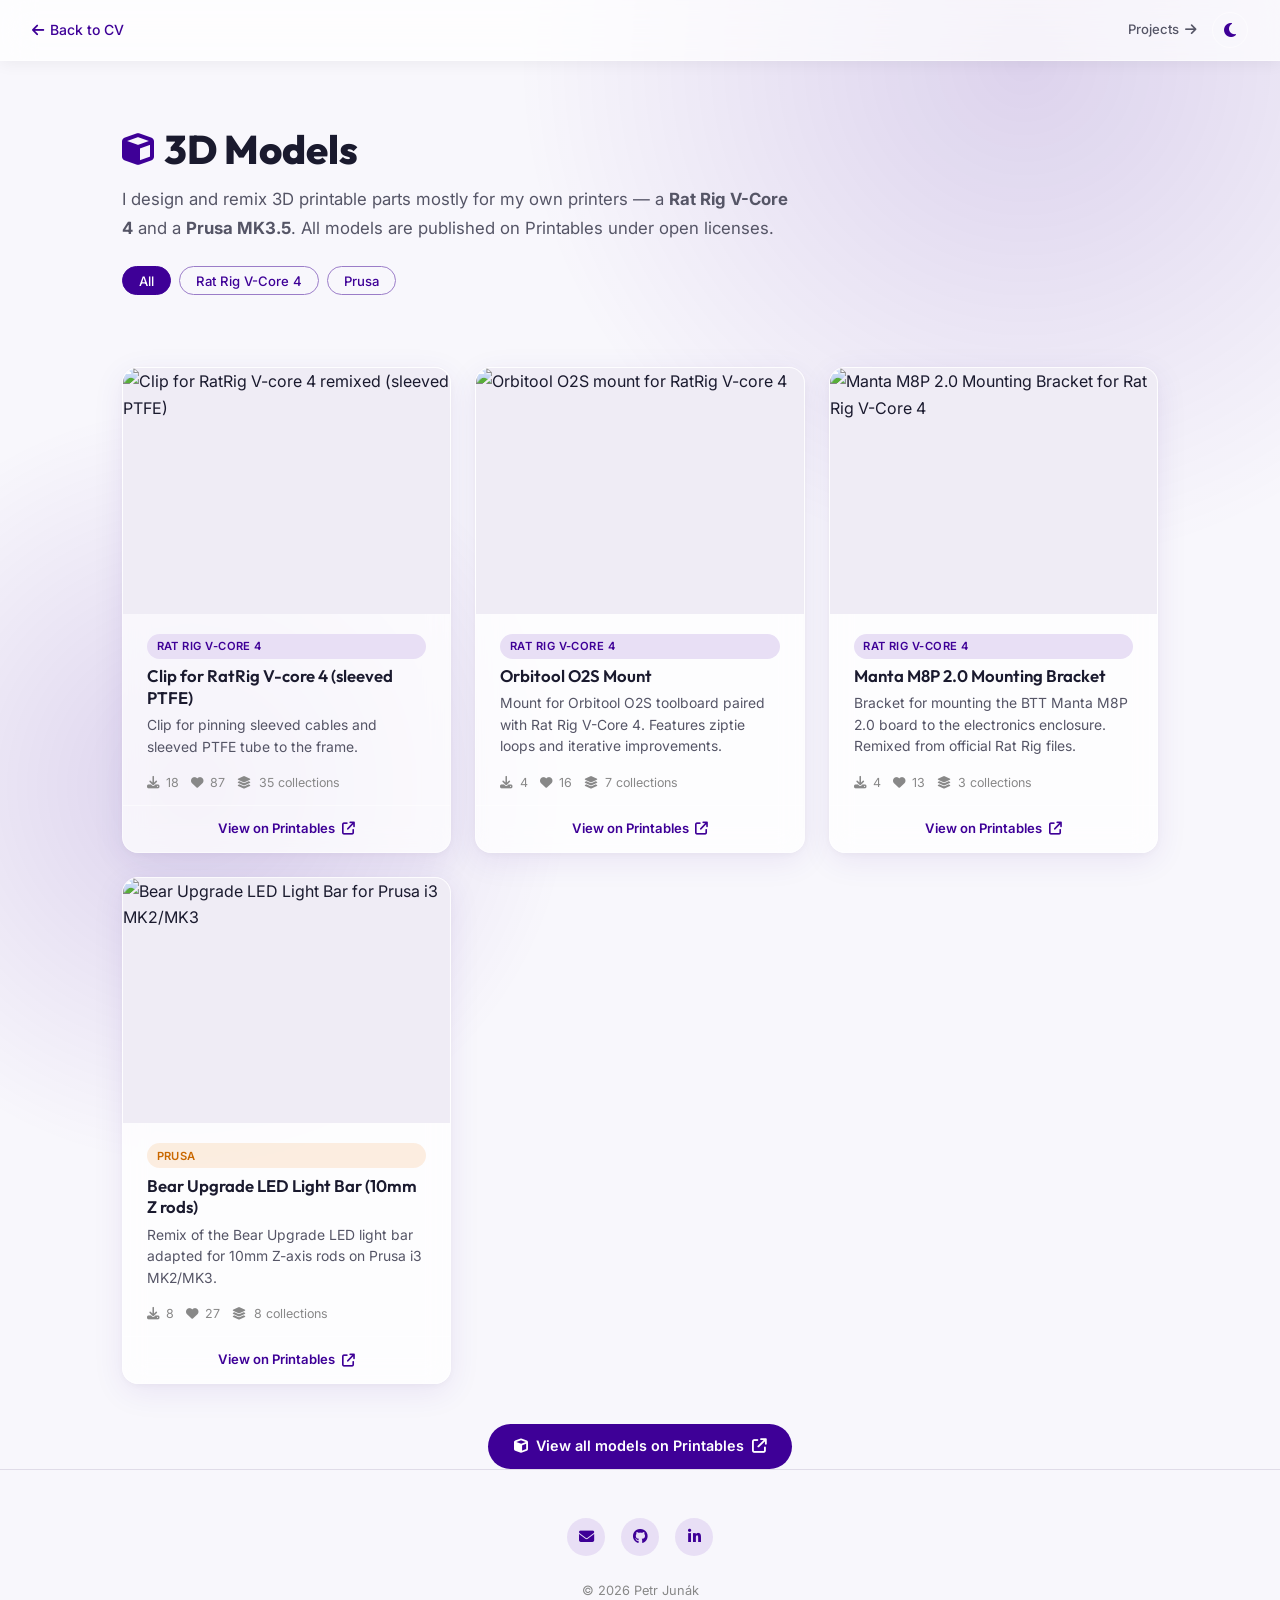
==== models/index.html @ 66f82555 "Subpages for models and coding projects Larger update addint 2 subpages for 3D models on printables " ====
<!DOCTYPE html>
<html lang="en" data-theme="light">
<head>
  <meta charset="UTF-8">
  <meta name="viewport" content="width=device-width, initial-scale=1.0">
  <title>3D Models — Petr Junák</title>
  <meta name="description" content="3D printable models designed by Petr Junák — Rat Rig V-Core 4 mods, Prusa upgrades, and more.">
  <meta property="og:title" content="3D Models — Petr Junák">
  <meta property="og:description" content="Browse 3D printable models designed by Petr Junák for Rat Rig V-Core 4, Prusa, and more.">
  <meta property="og:type" content="website">
  <meta property="og:url" content="https://petr.junak.eu/models/">
  <meta name="theme-color" content="#F8F7FC" media="(prefers-color-scheme: light)">
  <meta name="theme-color" content="#0E0E18" media="(prefers-color-scheme: dark)">

  <link rel="preconnect" href="https://fonts.googleapis.com">
  <link rel="preconnect" href="https://fonts.gstatic.com" crossorigin>
  <link rel="stylesheet" href="https://fonts.googleapis.com/css2?family=Inter:wght@300;400;500;600&family=Outfit:wght@400;500;600;700;800&display=swap">
  <link rel="stylesheet" href="../css/style.css">
  <link rel="stylesheet" href="../css/subpage.css">
  <link rel="stylesheet" href="https://cdnjs.cloudflare.com/ajax/libs/font-awesome/6.5.1/css/all.min.css" integrity="sha512-DTOQO9RWCH3ppGqcWaEA1BIZOC6xxalwEsw9c2QQeAIftl+Vegovlnee1c9QX4TctnWMn13TZye+giMm8e2LwA==" crossorigin="anonymous" referrerpolicy="no-referrer">
  <link rel="icon" href="../assets/favicon.svg" type="image/svg+xml">
</head>
<body>

  <!-- ======== TOP NAV ======== -->
  <nav class="subpage-nav" aria-label="Page navigation">
    <a href="../" class="subpage-back"><i class="fa-solid fa-arrow-left"></i> Back to CV</a>
    <div class="subpage-nav-right">
      <a href="../projects/" class="subpage-sibling-link">Projects <i class="fa-solid fa-arrow-right"></i></a>
      <button class="theme-toggle" id="themeToggle" aria-label="Toggle dark mode">
        <i class="fa-solid fa-moon"></i>
        <i class="fa-solid fa-sun"></i>
      </button>
    </div>
  </nav>

  <!-- ======== HEADER ======== -->
  <header class="subpage-hero section">
    <div class="container">
      <h1 class="subpage-title reveal">
        <i class="fa-solid fa-cube"></i>
        3D Models
      </h1>
      <p class="subpage-subtitle reveal">
        I design and remix 3D printable parts mostly for my own printers — a <strong>Rat Rig V-Core 4</strong> and a <strong>Prusa MK3.5</strong>.
        All models are published on Printables under open licenses.
      </p>

      <!-- Filter chips -->
      <div class="filter-bar reveal">
        <button class="filter-chip active" data-filter="all">All</button>
        <button class="filter-chip" data-filter="ratrig">Rat Rig V-Core 4</button>
        <button class="filter-chip" data-filter="prusa">Prusa</button>
      </div>
    </div>
  </header>

  <!-- ======== MODELS GRID ======== -->
  <section class="section section--compact">
    <div class="container">
      <div class="card-grid reveal-children" id="modelsGrid">

        <a href="https://www.printables.com/model/1084955-clip-for-ratrig-v-core-4-remixed-sleeved-ptfe" target="_blank" rel="noopener"
           class="showcase-card" data-category="ratrig" tabindex="0">
          <div class="showcase-card-img">
            <img src="https://media.printables.com/media/prints/1084955/images/8230416_fc3fc8ff-311f-49a4-b2a9-76edce64af6d_aa6bca77-50b5-45e4-a706-3f6c67ed17a2/thumbs/inside/640x480/png/2.webp"
                 alt="Clip for RatRig V-core 4 remixed (sleeved PTFE)" loading="lazy">
          </div>
          <div class="showcase-card-body">
            <span class="showcase-tag showcase-tag--ratrig">Rat Rig V-Core 4</span>
            <h3 class="showcase-card-title">Clip for RatRig V-core 4 (sleeved PTFE)</h3>
            <p class="showcase-card-desc">Clip for pinning sleeved cables and sleeved PTFE tube to the frame.</p>
            <div class="showcase-card-stats">
              <span><i class="fa-solid fa-download"></i> 18</span>
              <span><i class="fa-solid fa-heart"></i> 87</span>
              <span><i class="fa-solid fa-layer-group"></i> 35 collections</span>
            </div>
          </div>
          <span class="showcase-card-cta">View on Printables <i class="fa-solid fa-arrow-up-right-from-square"></i></span>
        </a>

        <a href="https://www.printables.com/model/1420726-orbitool-o2s-mount-for-ratrig-v-core-4" target="_blank" rel="noopener"
           class="showcase-card" data-category="ratrig" tabindex="0">
          <div class="showcase-card-img">
            <img src="https://media.printables.com/media/prints/cfaeb3a2-2dcf-4a47-8d62-86895e490e71/images/10777640_05ce3206-0576-4859-8f00-6825fc5063b2_de3305c4-a84b-4db5-97e2-dfdec202502c/thumbs/inside/640x480/png/screenshot-2025-09-29-165046.webp"
                 alt="Orbitool O2S mount for RatRig V-core 4" loading="lazy">
          </div>
          <div class="showcase-card-body">
            <span class="showcase-tag showcase-tag--ratrig">Rat Rig V-Core 4</span>
            <h3 class="showcase-card-title">Orbitool O2S Mount</h3>
            <p class="showcase-card-desc">Mount for Orbitool O2S toolboard paired with Rat Rig V-Core 4. Features ziptie loops and iterative improvements.</p>
            <div class="showcase-card-stats">
              <span><i class="fa-solid fa-download"></i> 4</span>
              <span><i class="fa-solid fa-heart"></i> 16</span>
              <span><i class="fa-solid fa-layer-group"></i> 7 collections</span>
            </div>
          </div>
          <span class="showcase-card-cta">View on Printables <i class="fa-solid fa-arrow-up-right-from-square"></i></span>
        </a>

        <a href="https://www.printables.com/model/1223982-manta-m8p-20-mounting-bracket-for-rat-rig-v-core-4" target="_blank" rel="noopener"
           class="showcase-card" data-category="ratrig" tabindex="0">
          <div class="showcase-card-img">
            <img src="https://media.printables.com/media/prints/1223982/images/9176811_9e8dfdbd-dfd0-4815-8b57-00d272dbf257_2eb2d348-6cef-4ab3-8e23-7e6637440f23/thumbs/inside/640x480/png/screenshot-2025-03-10-044823.webp"
                 alt="Manta M8P 2.0 Mounting Bracket for Rat Rig V-Core 4" loading="lazy">
          </div>
          <div class="showcase-card-body">
            <span class="showcase-tag showcase-tag--ratrig">Rat Rig V-Core 4</span>
            <h3 class="showcase-card-title">Manta M8P 2.0 Mounting Bracket</h3>
            <p class="showcase-card-desc">Bracket for mounting the BTT Manta M8P 2.0 board to the electronics enclosure. Remixed from official Rat Rig files.</p>
            <div class="showcase-card-stats">
              <span><i class="fa-solid fa-download"></i> 4</span>
              <span><i class="fa-solid fa-heart"></i> 13</span>
              <span><i class="fa-solid fa-layer-group"></i> 3 collections</span>
            </div>
          </div>
          <span class="showcase-card-cta">View on Printables <i class="fa-solid fa-arrow-up-right-from-square"></i></span>
        </a>

        <a href="https://www.printables.com/model/552422-bear-upgrade-led-light-bar-10mm-z-axis-rods-prusa-" target="_blank" rel="noopener"
           class="showcase-card" data-category="prusa" tabindex="0">
          <div class="showcase-card-img">
            <img src="https://media.printables.com/media/prints/552422/images/4435428_e8af6fb9-8c2d-4a68-948f-6de602dd65c8/thumbs/inside/640x480/jpg/pxl_20230813_215412532.webp"
                 alt="Bear Upgrade LED Light Bar for Prusa i3 MK2/MK3" loading="lazy">
          </div>
          <div class="showcase-card-body">
            <span class="showcase-tag showcase-tag--prusa">Prusa</span>
            <h3 class="showcase-card-title">Bear Upgrade LED Light Bar (10mm Z rods)</h3>
            <p class="showcase-card-desc">Remix of the Bear Upgrade LED light bar adapted for 10mm Z-axis rods on Prusa i3 MK2/MK3.</p>
            <div class="showcase-card-stats">
              <span><i class="fa-solid fa-download"></i> 8</span>
              <span><i class="fa-solid fa-heart"></i> 27</span>
              <span><i class="fa-solid fa-layer-group"></i> 8 collections</span>
            </div>
          </div>
          <span class="showcase-card-cta">View on Printables <i class="fa-solid fa-arrow-up-right-from-square"></i></span>
        </a>

      </div>

      <!-- Printables profile link -->
      <div class="showcase-profile-link reveal">
        <a href="https://www.printables.com/@junakya_320548" target="_blank" rel="noopener" class="profile-cta">
          <i class="fa-solid fa-cube"></i>
          View all models on Printables
          <i class="fa-solid fa-arrow-up-right-from-square"></i>
        </a>
      </div>
    </div>
  </section>

  <!-- ======== FOOTER ======== -->
  <footer class="footer">
    <div class="container">
      <div class="footer-links">
        <a href="mailto:junakpetr@gmail.com" class="footer-link" aria-label="Email"><i class="fa-solid fa-envelope"></i></a>
        <a href="https://github.com/pjunak" class="footer-link" aria-label="GitHub" target="_blank" rel="noopener"><i class="fa-brands fa-github"></i></a>
        <a href="https://linkedin.com/in/petr-junak" class="footer-link" aria-label="LinkedIn" target="_blank" rel="noopener"><i class="fa-brands fa-linkedin-in"></i></a>
      </div>
      <p class="footer-copy">&copy; 2026 Petr Junák</p>
    </div>
  </footer>

  <script src="../js/main.js"></script>
  <script src="../js/subpage.js"></script>
</body>
</html>
---- css/style.css ----
/* ========================================
   CV Webpage — petr.junak.eu
   Design System & Styles
   ======================================== */

/* Google Fonts loaded via <link> in HTML head for performance */

/* --- CSS Custom Properties (Design Tokens) --- */
:root {
  /* Colors */
  --purple:       #3E0097;
  --purple-light: #6B3FA0;
  --purple-soft:  #9B7DC8;
  --purple-pale:  #E8DFF5;
  --purple-glow:  rgba(62, 0, 151, 0.15);
  --slate:        #2E2E2E;
  --body-gray:    #666666;
  --body-light:   #888888;
  --bg:           #F8F7FC;
  --bg-alt:       #EFECF5;
  --card-bg:      rgba(255, 255, 255, 0.72);
  --card-border:  rgba(255, 255, 255, 0.5);
  --card-shadow:  0 8px 32px rgba(62, 0, 151, 0.08), 0 2px 8px rgba(0,0,0,0.04);
  --text-primary: #1A1A2E;
  --text-secondary: #555566;
  --divider:      #E0DCE8;
  --white:        #ffffff;

  /* Typography */
  --font-heading:  'Outfit', sans-serif;
  --font-body:     'Inter', sans-serif;

  /* Spacing */
  --section-gap:   6rem;
  --card-radius:   16px;
  --pill-radius:   100px;
  --container-max: 1100px;
  --container-pad: 2rem;

  /* Transitions */
  --ease-out: cubic-bezier(0.16, 1, 0.3, 1);
  --transition-fast: 0.2s var(--ease-out);
  --transition-med:  0.4s var(--ease-out);
  --transition-slow: 0.7s var(--ease-out);

  /* Status colors */
  --green:       #22C55E;
  --green-pale:  rgba(34, 197, 94, 0.12);
}

/* --- Dark Theme --- */
[data-theme="dark"] {
  --purple:       #9B7DC8;
  --purple-light: #B89EDA;
  --purple-soft:  #6B3FA0;
  --purple-pale:  rgba(155, 125, 200, 0.15);
  --purple-glow:  rgba(155, 125, 200, 0.12);
  --slate:        #C8C8D0;
  --body-gray:    #A0A0B0;
  --body-light:   #808090;
  --bg:           #0E0E18;
  --bg-alt:       #161625;
  --card-bg:      rgba(22, 22, 37, 0.8);
  --card-border:  rgba(155, 125, 200, 0.12);
  --card-shadow:  0 8px 32px rgba(0, 0, 0, 0.3), 0 2px 8px rgba(0,0,0,0.2);
  --text-primary: #EDEDF0;
  --text-secondary: #A0A0B0;
  --divider:      #2A2A3A;
  --white:        #1A1A2E;
}

/* --- Reset & Base --- */
*,
*::before,
*::after {
  margin: 0;
  padding: 0;
  box-sizing: border-box;
}

html {
  scroll-behavior: smooth;
  -webkit-font-smoothing: antialiased;
  -moz-osx-font-smoothing: grayscale;
}

body {
  font-family: var(--font-body);
  font-size: 16px;
  line-height: 1.65;
  color: var(--text-primary);
  background: var(--bg);
  overflow-x: hidden;
  transition: background var(--transition-med), color var(--transition-med);
}

/* --- Background Gradient Mesh --- */
body::before {
  content: '';
  position: fixed;
  top: -50%;
  right: -20%;
  width: 80vw;
  height: 80vw;
  border-radius: 50%;
  background: radial-gradient(circle, var(--purple-glow) 0%, transparent 70%);
  pointer-events: none;
  z-index: 0;
}

body::after {
  content: '';
  position: fixed;
  bottom: -30%;
  left: -15%;
  width: 60vw;
  height: 60vw;
  border-radius: 50%;
  background: radial-gradient(circle, var(--purple-glow) 0%, transparent 70%);
  pointer-events: none;
  z-index: 0;
}

/* --- Container --- */
.container {
  max-width: var(--container-max);
  margin: 0 auto;
  padding: 0 var(--container-pad);
  position: relative;
  z-index: 1;
}

/* --- Section --- */
.section {
  padding: var(--section-gap) 0;
}

.section-title {
  font-family: var(--font-heading);
  font-size: 1.75rem;
  font-weight: 700;
  color: var(--text-primary);
  margin-bottom: 2rem;
  position: relative;
  display: inline-block;
}

.section-title::after {
  content: '';
  position: absolute;
  bottom: -6px;
  left: 0;
  width: 100%;
  height: 3px;
  background: linear-gradient(90deg, var(--purple), var(--purple-soft));
  border-radius: 2px;
}

/* --- Glass Card --- */
.glass-card {
  background: var(--card-bg);
  backdrop-filter: blur(12px);
  -webkit-backdrop-filter: blur(12px);
  border: 1px solid var(--card-border);
  border-radius: var(--card-radius);
  box-shadow: var(--card-shadow);
  padding: 1.75rem;
  transition: transform var(--transition-fast), box-shadow var(--transition-fast);
}

.glass-card:hover {
  transform: translateY(-3px);
  box-shadow: 0 12px 40px rgba(62, 0, 151, 0.12), 0 4px 12px rgba(0,0,0,0.06);
}

[data-theme="dark"] .glass-card:hover {
  box-shadow: 0 12px 40px rgba(0, 0, 0, 0.4), 0 4px 12px rgba(0,0,0,0.3);
}

/* ========================================
   Theme Toggle
   ======================================== */
.theme-toggle {
  background: transparent;
  border: 1px solid var(--card-border);
  border-radius: 50%;
  width: 36px;
  height: 36px;
  display: flex;
  align-items: center;
  justify-content: center;
  cursor: pointer;
  transition: transform var(--transition-fast), background var(--transition-med);
  color: var(--purple);
  font-size: 1rem;
  flex-shrink: 0;
}

.theme-toggle:hover {
  transform: scale(1.1);
  background: var(--purple-pale);
}

.theme-toggle .fa-moon { display: block; }
.theme-toggle .fa-sun  { display: none; }

[data-theme="dark"] .theme-toggle .fa-moon { display: none; }
[data-theme="dark"] .theme-toggle .fa-sun  { display: block; }

/* ========================================
   HERO SECTION
   ======================================== */
.hero {
  padding: 5rem 0 3rem;
  min-height: auto;
}

.hero-inner {
  display: flex;
  align-items: center;
  gap: 3rem;
}

.hero-text {
  flex: 1;
}

.hero-name {
  font-family: var(--font-heading);
  font-size: 3.2rem;
  font-weight: 800;
  color: var(--text-primary);
  line-height: 1.15;
  margin-bottom: 0.5rem;
}

.hero-tagline {
  font-family: var(--font-body);
  font-size: 1.2rem;
  font-weight: 400;
  color: var(--text-secondary);
  margin-bottom: 1rem;
}

.hero-education {
  display: inline-flex;
  align-items: center;
  gap: 0.5rem;
  background: var(--purple-pale);
  color: var(--purple);
  font-size: 0.875rem;
  font-weight: 500;
  padding: 0.4rem 1rem;
  border-radius: var(--pill-radius);
  margin-bottom: 1.5rem;
}

.hero-education i {
  font-size: 0.8rem;
}

.hero-contacts {
  display: flex;
  gap: 0.75rem;
  flex-wrap: wrap;
}

.hero-contact-link {
  display: flex;
  align-items: center;
  justify-content: center;
  width: 42px;
  height: 42px;
  border-radius: 50%;
  background: var(--purple-pale);
  color: var(--purple);
  font-size: 1rem;
  text-decoration: none;
  transition: background var(--transition-fast), transform var(--transition-fast), color var(--transition-fast);
  position: relative;
}

.hero-contact-link:hover {
  background: var(--purple);
  color: var(--white);
  transform: translateY(-2px) scale(1.08);
}

/* Tooltip */
.hero-contact-link::after {
  content: attr(data-tooltip);
  position: absolute;
  bottom: calc(100% + 8px);
  left: 50%;
  transform: translateX(-50%) translateY(4px);
  background: var(--slate);
  color: #fff;
  font-size: 0.7rem;
  font-family: var(--font-body);
  padding: 0.3rem 0.6rem;
  border-radius: 6px;
  white-space: nowrap;
  opacity: 0;
  pointer-events: none;
  transition: opacity 0.2s, transform 0.2s;
}

.hero-contact-link:hover::after {
  opacity: 1;
  transform: translateX(-50%) translateY(0);
}

/* Photo */
.hero-photo-wrapper {
  flex-shrink: 0;
  width: 180px;
  height: 180px;
  border-radius: 50%;
  padding: 4px;
  background: linear-gradient(135deg, var(--purple), var(--purple-soft));
  box-shadow: 0 8px 32px var(--purple-glow);
}

.hero-photo {
  width: 100%;
  height: 100%;
  border-radius: 50%;
  object-fit: cover;
  display: block;
}

/* ========================================
   EXPERIENCE SECTION
   ======================================== */
.experience-grid {
  display: grid;
  grid-template-columns: 1fr 1fr;
  gap: 1.5rem;
}

.experience-card {
  border-left: 3px solid var(--purple);
}

.exp-role {
  font-family: var(--font-heading);
  font-size: 1.15rem;
  font-weight: 600;
  color: var(--text-primary);
  margin-bottom: 0.25rem;
}

.exp-company {
  font-weight: 600;
  color: var(--purple);
  font-size: 0.95rem;
}

.exp-meta {
  font-size: 0.82rem;
  color: var(--body-light);
  margin-bottom: 0.75rem;
}

.exp-details {
  list-style: none;
  padding: 0;
}

.exp-details li {
  position: relative;
  padding-left: 1rem;
  font-size: 0.9rem;
  color: var(--text-secondary);
  margin-bottom: 0.4rem;
  line-height: 1.55;
}

.exp-details li::before {
  content: '';
  position: absolute;
  left: 0;
  top: 0.55em;
  width: 5px;
  height: 5px;
  border-radius: 50%;
  background: var(--purple-soft);
}

/* ========================================
   STRENGTHS & SKILLS SECTION
   ======================================== */
.skills-group {
  margin-bottom: 1.25rem;
}

.skills-group-label {
  font-size: 0.72rem;
  font-weight: 600;
  text-transform: uppercase;
  letter-spacing: 0.08em;
  color: var(--body-light);
  margin-bottom: 0.5rem;
}

.skills-tags {
  display: flex;
  flex-wrap: wrap;
  gap: 0.5rem;
}

.skill-tag {
  font-family: var(--font-body);
  font-size: 0.82rem;
  font-weight: 500;
  padding: 0.35rem 0.9rem;
  border-radius: var(--pill-radius);
  transition: transform var(--transition-fast), box-shadow var(--transition-fast),
              opacity var(--transition-fast), filter var(--transition-fast);
  cursor: default;
}

.skill-tag:hover {
  transform: translateY(-2px);
}

/* Tag variants by category */
.skill-tag--soft {
  background: var(--purple-pale);
  color: var(--purple);
}

.skill-tag--domain {
  background: linear-gradient(135deg, var(--purple-pale), rgba(107, 63, 160, 0.15));
  color: var(--purple);
}

.skill-tag--prog {
  background: var(--purple);
  color: #fff;
}

[data-theme="dark"] .skill-tag--prog {
  background: var(--purple-soft);
  color: #fff;
}

.skill-tag--tools {
  background: transparent;
  border: 1.5px solid var(--purple-soft);
  color: var(--purple);
}

.skill-tag--maker {
  background: linear-gradient(135deg, var(--purple), var(--purple-light));
  color: #fff;
}

[data-theme="dark"] .skill-tag--maker {
  background: linear-gradient(135deg, var(--purple-soft), var(--purple));
}

/* ========================================
   LANGUAGES SECTION
   ======================================== */
.languages-list {
  display: flex;
  flex-direction: column;
  gap: 1.25rem;
  max-width: 500px;
}

.language-item {
  display: flex;
  align-items: center;
  gap: 1rem;
}

.language-name {
  font-weight: 600;
  font-size: 0.95rem;
  color: var(--text-primary);
  min-width: 80px;
}

.language-bar-container {
  flex: 1;
  height: 10px;
  background: var(--bg-alt);
  border-radius: 10px;
  overflow: hidden;
}

.language-bar {
  height: 100%;
  background: linear-gradient(90deg, var(--purple), var(--purple-soft));
  border-radius: 10px;
  width: 0;
  transition: width 1.2s var(--ease-out);
}

.language-level {
  font-size: 0.8rem;
  color: var(--body-light);
  min-width: 32px;
  text-align: right;
}

/* ========================================
   HOBBIES SECTION
   ======================================== */
.hobbies-wrapper {
  display: flex;
  align-items: center;
  justify-content: center;
  gap: 3rem;
}

.donut-chart-container {
  position: relative;
  width: 300px;
  height: 300px;
}

.donut-chart-container svg {
  width: 100%;
  height: 100%;
  transform: rotate(-90deg);
}

.donut-segment {
  fill: none;
  stroke-width: 48;
  transition: stroke-width 0.25s var(--ease-out), opacity 0.25s;
  cursor: pointer;
}

.donut-segment:hover {
  stroke-width: 54;
  filter: brightness(1.1);
}

.donut-center-text {
  position: absolute;
  top: 50%;
  left: 50%;
  transform: translate(-50%, -50%);
  text-align: center;
  font-family: var(--font-heading);
  font-size: 1rem;
  font-weight: 600;
  color: var(--text-primary);
  pointer-events: none;
  transition: opacity 0.2s;
}

.donut-center-text .donut-label {
  font-size: 0.82rem;
  font-weight: 400;
  color: var(--text-secondary);
  display: block;
}

.hobbies-legend {
  display: flex;
  flex-direction: column;
  gap: 0.6rem;
}

.legend-item {
  display: flex;
  align-items: center;
  gap: 0.6rem;
  font-size: 0.88rem;
  color: var(--text-secondary);
  cursor: pointer;
  transition: color var(--transition-fast);
}

.legend-item:hover {
  color: var(--text-primary);
}

.legend-dot {
  width: 12px;
  height: 12px;
  border-radius: 50%;
  flex-shrink: 0;
}

/* ========================================
   LIFE PHILOSOPHY QUOTE
   ======================================== */
.philosophy-quote {
  border-left: 3px solid var(--purple);
  padding: 1.25rem 1.5rem;
  background: var(--purple-pale);
  border-radius: 0 var(--card-radius) var(--card-radius) 0;
  max-width: 600px;
  margin: 0 auto;
}

.philosophy-quote blockquote {
  font-family: var(--font-body);
  font-size: 1.1rem;
  font-style: italic;
  color: var(--text-primary);
  line-height: 1.6;
}

/* ========================================
   FOOTER
   ======================================== */
.footer {
  padding: 3rem 0;
  text-align: center;
  border-top: 1px solid var(--divider);
}

.footer-links {
  display: flex;
  justify-content: center;
  gap: 1rem;
  margin-bottom: 1.5rem;
}

.footer-link {
  display: flex;
  align-items: center;
  justify-content: center;
  width: 38px;
  height: 38px;
  border-radius: 50%;
  background: var(--purple-pale);
  color: var(--purple);
  font-size: 0.95rem;
  text-decoration: none;
  transition: background var(--transition-fast), color var(--transition-fast), transform var(--transition-fast);
}

.footer-link:hover {
  background: var(--purple);
  color: #fff;
  transform: translateY(-2px);
}

.footer-download {
  display: inline-flex;
  align-items: center;
  gap: 0.5rem;
  background: var(--purple);
  color: #fff;
  padding: 0.6rem 1.4rem;
  border-radius: var(--pill-radius);
  text-decoration: none;
  font-size: 0.9rem;
  font-weight: 500;
  margin-bottom: 1.5rem;
  transition: transform var(--transition-fast), box-shadow var(--transition-fast);
}

.footer-download:hover {
  transform: translateY(-2px);
  box-shadow: 0 6px 20px var(--purple-glow);
}

.footer-copy {
  font-size: 0.8rem;
  color: var(--body-light);
}

/* ========================================
   SCROLL ANIMATIONS
   ======================================== */
.reveal {
  opacity: 0;
  transform: translateY(30px);
  transition: opacity 0.7s var(--ease-out), transform 0.7s var(--ease-out);
}

.reveal.visible {
  opacity: 1;
  transform: translateY(0);
}

/* Staggered children */
.reveal-children > * {
  opacity: 0;
  transform: translateY(20px);
  transition: opacity 0.5s var(--ease-out), transform 0.5s var(--ease-out);
}

.reveal-children.visible > * {
  opacity: 1;
  transform: translateY(0);
}

.reveal-children.visible > *:nth-child(1) { transition-delay: 0.05s; }
.reveal-children.visible > *:nth-child(2) { transition-delay: 0.1s; }
.reveal-children.visible > *:nth-child(3) { transition-delay: 0.15s; }
.reveal-children.visible > *:nth-child(4) { transition-delay: 0.2s; }
.reveal-children.visible > *:nth-child(5) { transition-delay: 0.25s; }
.reveal-children.visible > *:nth-child(6) { transition-delay: 0.3s; }
.reveal-children.visible > *:nth-child(7) { transition-delay: 0.35s; }
.reveal-children.visible > *:nth-child(8) { transition-delay: 0.4s; }

/* Hero specific animations */
.hero-name,
.availability-badge,
.hero-role,
.hero-tagline,
.hero-education,
.hero-contacts,
.hero-skills-strip,
.hero-photo-wrapper {
  opacity: 0;
  transform: translateY(24px);
  animation: heroReveal 0.7s var(--ease-out) forwards;
}

.hero-name          { animation-delay: 0.1s; }
.availability-badge { animation-delay: 0.18s; }
.hero-role          { animation-delay: 0.25s; }
.hero-tagline       { animation-delay: 0.3s; }
.hero-education     { animation-delay: 0.38s; }
.hero-contacts      { animation-delay: 0.5s; }
.hero-skills-strip  { animation-delay: 0.57s; }
.hero-photo-wrapper { animation-delay: 0.3s; transform: translateY(24px) scale(0.9); }

@keyframes heroReveal {
  to {
    opacity: 1;
    transform: translateY(0) scale(1);
  }
}

/* ========================================
   RESPONSIVE
   ======================================== */
@media (max-width: 768px) {
  :root {
    --section-gap: 4rem;
    --container-pad: 1.25rem;
  }

  .hero {
    padding: 3rem 0 2rem;
  }

  .hero-inner {
    flex-direction: column-reverse;
    text-align: center;
    gap: 2rem;
  }

  .hero-contacts {
    justify-content: center;
  }

  .hero-photo-wrapper {
    width: 140px;
    height: 140px;
  }

  .hero-name {
    font-size: 2.4rem;
  }

  .hero-education {
    margin-left: auto;
    margin-right: auto;
  }

  .experience-grid {
    grid-template-columns: 1fr;
  }

  .section-title {
    font-size: 1.5rem;
  }

  .hobbies-wrapper {
    flex-direction: column;
    gap: 2rem;
  }

  .donut-chart-container {
    width: 250px;
    height: 250px;
  }

}

@media (max-width: 480px) {
  .hero-name {
    font-size: 2rem;
  }

  .hero-tagline {
    font-size: 1rem;
  }

  .glass-card {
    padding: 1.25rem;
  }

  .donut-chart-container {
    width: 220px;
    height: 220px;
  }
}

/* ========================================
   STICKY NAV
   ======================================== */
.sticky-nav {
  position: fixed;
  top: 0;
  left: 0;
  right: 0;
  z-index: 999;
  display: flex;
  align-items: center;
  justify-content: space-between;
  gap: 1rem;
  padding: 0.7rem 2rem;
  background: var(--card-bg);
  backdrop-filter: blur(16px);
  -webkit-backdrop-filter: blur(16px);
  border-bottom: 1px solid var(--card-border);
  box-shadow: 0 2px 16px rgba(0,0,0,0.06);
  transform: translateY(-100%);
  transition: transform 0.35s var(--ease-out), background var(--transition-med);
}

.sticky-nav.visible {
  transform: translateY(0);
}

.sticky-nav-name {
  font-family: var(--font-heading);
  font-weight: 700;
  font-size: 1rem;
  color: var(--text-primary);
  white-space: nowrap;
  flex-shrink: 0;
}

.sticky-nav-links {
  display: flex;
  gap: 1.5rem;
  flex: 1;
  justify-content: center;
}

.sticky-nav-links a {
  font-size: 0.875rem;
  font-weight: 500;
  color: var(--text-secondary);
  text-decoration: none;
  transition: color var(--transition-fast);
  white-space: nowrap;
}

.sticky-nav-links a:hover {
  color: var(--purple);
}

.sticky-nav-cta {
  display: inline-flex;
  align-items: center;
  gap: 0.4rem;
  background: var(--purple);
  color: #fff !important;
  text-decoration: none;
  font-size: 0.82rem;
  font-weight: 600;
  padding: 0.4rem 1rem;
  border-radius: var(--pill-radius);
  white-space: nowrap;
  flex-shrink: 0;
  transition: transform var(--transition-fast), box-shadow var(--transition-fast);
}

.sticky-nav-cta:hover {
  transform: translateY(-1px);
  box-shadow: 0 4px 12px var(--purple-glow);
}

/* Offset anchor scroll so sticky nav doesn't cover headings */
:target {
  scroll-margin-top: 64px;
}

@media (max-width: 768px) {
  .sticky-nav {
    padding: 0.6rem 1.25rem;
  }

  .sticky-nav-links {
    display: none;
  }
}

/* ========================================
   AVAILABILITY BADGE
   ======================================== */
.availability-badge {
  display: inline-flex;
  align-items: center;
  gap: 0.5rem;
  background: var(--green-pale);
  color: var(--green);
  font-size: 0.82rem;
  font-weight: 600;
  padding: 0.35rem 0.9rem;
  border-radius: var(--pill-radius);
  margin-bottom: 0.75rem;
  border: 1px solid rgba(34, 197, 94, 0.25);
}

.availability-dot {
  width: 8px;
  height: 8px;
  border-radius: 50%;
  background: var(--green);
  flex-shrink: 0;
  animation: pulse-dot 2s ease-in-out infinite;
}

@keyframes pulse-dot {
  0%, 100% { transform: scale(1); opacity: 1; }
  50%       { transform: scale(1.5); opacity: 0.6; }
}

/* ========================================
   HERO ROLE & TAGLINE (new structure)
   ======================================== */
.hero-role {
  font-family: var(--font-heading);
  font-size: 1.35rem;
  font-weight: 600;
  color: var(--text-primary);
  margin-bottom: 0.3rem;
}

/* ========================================
   HERO CONTACT LABELS
   ======================================== */
.hero-contact-link--labeled {
  width: auto;
  height: auto;
  border-radius: var(--pill-radius);
  padding: 0.45rem 1rem 0.45rem 0.75rem;
  gap: 0.45rem;
  justify-content: flex-start;
}

.contact-label {
  font-size: 0.8rem;
  font-weight: 500;
  white-space: nowrap;
}

/* On mobile, collapse labeled links back to icon-only */
@media (max-width: 768px) {
  .hero-contact-link--labeled {
    width: 42px;
    height: 42px;
    padding: 0;
    border-radius: 50%;
    justify-content: center;
  }

  .contact-label {
    display: none;
  }
}

/* ========================================
   HERO SKILLS STRIP
   ======================================== */
.hero-skills-strip {
  display: flex;
  flex-wrap: wrap;
  gap: 0.4rem;
  margin-top: 1rem;
}

.hero-skill-chip {
  font-family: var(--font-body);
  font-size: 0.75rem;
  font-weight: 500;
  padding: 0.2rem 0.7rem;
  border-radius: var(--pill-radius);
  border: 1px solid var(--purple-soft);
  color: var(--purple);
  background: transparent;
}

/* ========================================
   ABOUT / SUMMARY SECTION
   ======================================== */
.section--compact {
  padding-top: 2.5rem;
  padding-bottom: 0;
}

.about-summary {
  display: grid;
  grid-template-columns: 1fr auto;
  gap: 2rem;
  align-items: center;
  border-left: 4px solid var(--purple);
  padding: 1.5rem 1.75rem;
  background: var(--card-bg);
  backdrop-filter: blur(12px);
  -webkit-backdrop-filter: blur(12px);
  border-radius: 0 var(--card-radius) var(--card-radius) 0;
  border-top: 1px solid var(--card-border);
  border-right: 1px solid var(--card-border);
  border-bottom: 1px solid var(--card-border);
  box-shadow: var(--card-shadow);
}

.about-text {
  font-size: 1rem;
  line-height: 1.78;
  color: var(--text-secondary);
}

.about-philosophy {
  display: flex;
  flex-direction: column;
  gap: 0.5rem;
  max-width: 220px;
  font-style: italic;
  font-size: 0.88rem;
  line-height: 1.6;
  color: var(--purple);
  text-align: center;
  flex-shrink: 0;
}

.about-philosophy i {
  font-size: 1.3rem;
  opacity: 0.6;
}

@media (max-width: 768px) {
  .about-summary {
    grid-template-columns: 1fr;
  }

  .about-philosophy {
    max-width: 100%;
    text-align: left;
    flex-direction: row;
    align-items: flex-start;
  }

  .about-philosophy i {
    flex-shrink: 0;
    margin-top: 0.1rem;
  }
}

/* ========================================
   EDUCATION CARD
   ======================================== */

.education-card {
  padding: 1.75rem 2rem;
}

.education-header {
  display: flex;
  justify-content: space-between;
  align-items: flex-start;
  gap: 1rem;
  margin-bottom: 1rem;
}

.education-degree {
  font-family: var(--font-heading);
  font-size: 1.15rem;
  font-weight: 600;
  color: var(--text-primary);
  margin: 0 0 0.25rem;
}

.education-school {
  font-size: 0.95rem;
  font-weight: 600;
  color: var(--purple);
  margin-bottom: 0.25rem;
}

.education-meta {
  font-size: 0.83rem;
  color: var(--text-secondary);
}

.education-icon {
  font-size: 1.8rem;
  color: var(--purple-soft);
  flex-shrink: 0;
  margin-top: 0.1rem;
}

.education-thesis {
  font-size: 0.92rem;
  line-height: 1.7;
  color: var(--text-secondary);
  border-top: 1px solid var(--divider);
  padding-top: 1rem;
  margin: 0;
}

/* ========================================
   EXPERIENCE TIMELINE
   ======================================== */
.experience-timeline {
  display: flex;
  flex-direction: column;
  gap: 1.5rem;
  position: relative;
}

/* Vertical line */
.experience-timeline::before {
  content: '';
  position: absolute;
  left: 52px; /* center of the 88px year column */
  top: 28px;
  bottom: 28px;
  width: 2px;
  background: linear-gradient(to bottom, var(--purple), var(--purple-soft), transparent);
  border-radius: 2px;
  pointer-events: none;
}

.exp-timeline-item {
  display: grid;
  grid-template-columns: 88px 1fr;
  gap: 1.25rem;
  align-items: start;
}

.exp-year {
  font-family: var(--font-heading);
  font-size: 0.75rem;
  font-weight: 700;
  color: var(--purple);
  text-align: right;
  padding-top: 1.85rem; /* align with card title */
  line-height: 1.2;
  letter-spacing: 0.02em;
}

/* ========================================
   EXPANDABLE EXPERIENCE CARDS
   ======================================== */
.experience-card {
  border-left: 3px solid var(--purple);
  transition: transform var(--transition-fast), box-shadow var(--transition-fast),
              filter var(--transition-fast), border-left-color var(--transition-fast);
}

.exp-card-header {
  display: flex;
  align-items: flex-start;
  justify-content: space-between;
  gap: 0.75rem;
}

.exp-card-header-main {
  flex: 1;
  min-width: 0;
}

.exp-chevron {
  color: var(--purple-soft);
  font-size: 0.8rem;
  transition: transform 0.35s var(--ease-out), color var(--transition-fast);
  margin-top: 0.3rem;
  flex-shrink: 0;
}

/* Grid-based expand animation (no max-height jank) */
.exp-card-body {
  display: grid;
  grid-template-rows: 0fr;
  transition: grid-template-rows 0.4s var(--ease-out);
}

.exp-card-body-inner {
  overflow: hidden;
  padding-top: 0;
  transition: padding-top 0.35s var(--ease-out);
}

/* Desktop: expand on hover */
@media (hover: hover) {
  .experience-card {
    cursor: default;
  }

  .experience-card:hover {
    transform: none; /* override glass-card generic hover lift */
  }

  .experience-card:hover .exp-card-body {
    grid-template-rows: 1fr;
  }

  .experience-card:hover .exp-card-body-inner {
    padding-top: 0.85rem;
  }

  .experience-card:hover .exp-chevron {
    transform: rotate(180deg);
    color: var(--purple);
  }
}

/* Mobile/touch: expand on .expanded class */
.experience-card.expanded .exp-card-body {
  grid-template-rows: 1fr;
}

.experience-card.expanded .exp-card-body-inner {
  padding-top: 0.85rem;
}

.experience-card.expanded .exp-chevron {
  transform: rotate(180deg);
  color: var(--purple);
}

/* Red Hat brand color */
.exp-company--redhat {
  color: #EE0000;
}

@media (max-width: 768px) {
  .experience-timeline::before {
    display: none;
  }

  .exp-timeline-item {
    grid-template-columns: 1fr;
    gap: 0.5rem;
  }

  .exp-year {
    text-align: left;
    padding-top: 0;
    font-size: 0.7rem;
  }

  /* On touch devices, show chevron as tap hint */
  .experience-card {
    cursor: pointer;
  }
}

/* ========================================
   REDUCED MOTION
   ======================================== */
@media (prefers-reduced-motion: reduce) {
  *,
  *::before,
  *::after {
    animation-duration: 0.01ms !important;
    animation-iteration-count: 1 !important;
    transition-duration: 0.01ms !important;
    scroll-behavior: auto !important;
  }

  .reveal,
  .reveal-children > * {
    opacity: 1 !important;
    transform: none !important;
  }

  .hero-name,
  .availability-badge,
  .hero-role,
  .hero-tagline,
  .hero-education,
  .hero-contacts,
  .hero-skills-strip,
  .hero-photo-wrapper {
    opacity: 1 !important;
    transform: none !important;
    animation: none !important;
  }
}

/* ========================================
   KEYBOARD FOCUS — EXPERIENCE CARDS
   ======================================== */
.experience-card:focus-visible .exp-card-body {
  grid-template-rows: 1fr;
}

.experience-card:focus-visible .exp-card-body-inner {
  padding-top: 0.85rem;
}

.experience-card:focus-visible .exp-chevron {
  transform: rotate(180deg);
  color: var(--purple);
}

/* ========================================
   ACTIVE NAV LINK
   ======================================== */
.sticky-nav-links a.active {
  color: var(--purple);
}

/* ========================================
   PRINT STYLES
   ======================================== */
@media print {
  body {
    background: #fff !important;
    color: #000 !important;
  }

  body::before,
  body::after {
    display: none !important;
  }

  .sticky-nav,
  .hero-skills-strip,
  .footer-download {
    display: none !important;
  }

  .glass-card {
    box-shadow: none !important;
    border: 1px solid #ddd !important;
    background: #fff !important;
    backdrop-filter: none !important;
    -webkit-backdrop-filter: none !important;
  }

  .about-summary {
    background: #fff !important;
    backdrop-filter: none !important;
    -webkit-backdrop-filter: none !important;
    box-shadow: none !important;
  }

  .hero-photo-wrapper {
    -webkit-print-color-adjust: exact;
    print-color-adjust: exact;
  }

  .section {
    padding: 1.5rem 0 !important;
  }

  .section--compact {
    padding-top: 1rem !important;
  }

  /* Show URL after contact links when printing */
  a.hero-contact-link[href]::after,
  a.footer-link[href]::after {
    content: none !important;
  }

  /* Expand all experience cards for print */
  .exp-card-body {
    grid-template-rows: 1fr !important;
  }

  .exp-card-body-inner {
    padding-top: 0.75rem !important;
  }

  .exp-chevron {
    display: none !important;
  }

  .experience-timeline::before {
    display: none !important;
  }
}

/* ========================================
   EXPLORE MORE CARDS
   ======================================== */
.explore-cards {
  display: grid;
  grid-template-columns: 1fr 1fr;
  gap: 1.5rem;
}

.explore-card {
  display: flex;
  flex-direction: column;
  align-items: flex-start;
  gap: 0.5rem;
  text-decoration: none;
  color: inherit;
  cursor: pointer;
}

.explore-card-icon {
  font-size: 1.8rem;
  color: var(--purple);
  margin-bottom: 0.25rem;
}

.explore-card-title {
  font-family: var(--font-heading);
  font-size: 1.15rem;
  font-weight: 600;
  color: var(--text-primary);
}

.explore-card-desc {
  font-size: 0.9rem;
  line-height: 1.6;
  color: var(--text-secondary);
}

.explore-card-cta {
  display: inline-flex;
  align-items: center;
  gap: 0.35rem;
  font-size: 0.85rem;
  font-weight: 600;
  color: var(--purple);
  margin-top: auto;
  padding-top: 0.5rem;
  transition: gap var(--transition-fast);
}

.explore-card:hover .explore-card-cta {
  gap: 0.6rem;
}

@media (max-width: 768px) {
  .explore-cards {
    grid-template-columns: 1fr;
  }
}
---- css/subpage.css ----
/* ========================================
   Subpage Shared Styles
   Models & Projects pages
   ======================================== */

/* --- Subpage Navigation --- */
.subpage-nav {
  position: sticky;
  top: 0;
  z-index: 999;
  display: flex;
  align-items: center;
  justify-content: space-between;
  gap: 1rem;
  padding: 0.75rem 2rem;
  background: var(--card-bg);
  backdrop-filter: blur(16px);
  -webkit-backdrop-filter: blur(16px);
  border-bottom: 1px solid var(--card-border);
  box-shadow: 0 2px 16px rgba(0,0,0,0.06);
  transition: background var(--transition-med);
}

.subpage-back {
  display: inline-flex;
  align-items: center;
  gap: 0.4rem;
  text-decoration: none;
  font-size: 0.875rem;
  font-weight: 500;
  color: var(--purple);
  transition: color var(--transition-fast), gap var(--transition-fast);
  white-space: nowrap;
}

.subpage-back:hover {
  gap: 0.6rem;
}

.subpage-nav-right {
  display: flex;
  align-items: center;
  gap: 1rem;
}

.subpage-sibling-link {
  display: inline-flex;
  align-items: center;
  gap: 0.35rem;
  text-decoration: none;
  font-size: 0.82rem;
  font-weight: 500;
  color: var(--text-secondary);
  transition: color var(--transition-fast);
  white-space: nowrap;
}

.subpage-sibling-link:hover {
  color: var(--purple);
}

@media (max-width: 768px) {
  .subpage-nav {
    padding: 0.6rem 1.25rem;
  }
}

/* --- Subpage Hero --- */
.subpage-hero {
  padding: 4rem 0 2rem;
}

.subpage-title {
  font-family: var(--font-heading);
  font-size: 2.5rem;
  font-weight: 800;
  color: var(--text-primary);
  line-height: 1.2;
  margin-bottom: 0.75rem;
  display: flex;
  align-items: center;
  gap: 0.6rem;
}

.subpage-title i {
  color: var(--purple);
  font-size: 0.8em;
}

.subpage-subtitle {
  font-size: 1.05rem;
  line-height: 1.7;
  color: var(--text-secondary);
  max-width: 680px;
  margin-bottom: 1.5rem;
}

@media (max-width: 768px) {
  .subpage-hero {
    padding: 3rem 0 1.5rem;
  }

  .subpage-title {
    font-size: 1.8rem;
  }
}

/* --- Filter Bar --- */
.filter-bar {
  display: flex;
  flex-wrap: wrap;
  gap: 0.5rem;
}

.filter-chip {
  font-family: var(--font-body);
  font-size: 0.82rem;
  font-weight: 500;
  padding: 0.35rem 1rem;
  border-radius: var(--pill-radius);
  border: 1.5px solid var(--purple-soft);
  background: transparent;
  color: var(--purple);
  cursor: pointer;
  transition: background var(--transition-fast), color var(--transition-fast),
              transform var(--transition-fast), border-color var(--transition-fast);
}

.filter-chip:hover {
  background: var(--purple-pale);
  transform: translateY(-1px);
}

.filter-chip.active {
  background: var(--purple);
  color: #fff;
  border-color: var(--purple);
}

[data-theme="dark"] .filter-chip.active {
  background: var(--purple-soft);
  border-color: var(--purple-soft);
}

/* --- Card Grid --- */
.card-grid {
  display: grid;
  grid-template-columns: repeat(auto-fill, minmax(320px, 1fr));
  gap: 1.5rem;
}

@media (max-width: 480px) {
  .card-grid {
    grid-template-columns: 1fr;
  }
}

/* --- Showcase Card --- */
.showcase-card {
  display: flex;
  flex-direction: column;
  background: var(--card-bg);
  backdrop-filter: blur(12px);
  -webkit-backdrop-filter: blur(12px);
  border: 1px solid var(--card-border);
  border-radius: var(--card-radius);
  box-shadow: var(--card-shadow);
  overflow: hidden;
  text-decoration: none;
  color: inherit;
  transition: transform var(--transition-fast), box-shadow var(--transition-fast),
              opacity 0.4s var(--ease-out);
}

.showcase-card:hover {
  transform: translateY(-4px);
  box-shadow: 0 12px 40px rgba(62, 0, 151, 0.12), 0 4px 12px rgba(0,0,0,0.06);
}

[data-theme="dark"] .showcase-card:hover {
  box-shadow: 0 12px 40px rgba(0, 0, 0, 0.4), 0 4px 12px rgba(0,0,0,0.3);
}

/* Hidden by filter */
.showcase-card.hidden {
  display: none;
}

/* --- Card Image --- */
.showcase-card-img {
  width: 100%;
  aspect-ratio: 4 / 3;
  overflow: hidden;
  background: var(--bg-alt);
}

.showcase-card-img img {
  width: 100%;
  height: 100%;
  object-fit: cover;
  transition: transform 0.5s var(--ease-out);
}

.showcase-card:hover .showcase-card-img img {
  transform: scale(1.05);
}

/* --- Card Body --- */
.showcase-card-body {
  flex: 1;
  padding: 1.25rem 1.5rem 0.75rem;
  display: flex;
  flex-direction: column;
  gap: 0.4rem;
}

.showcase-tag-row {
  display: flex;
  align-items: center;
  gap: 0.6rem;
  flex-wrap: wrap;
}

.showcase-tag {
  display: inline-block;
  font-size: 0.7rem;
  font-weight: 600;
  text-transform: uppercase;
  letter-spacing: 0.04em;
  padding: 0.2rem 0.6rem;
  border-radius: var(--pill-radius);
}

.showcase-tag--ratrig {
  background: var(--purple-pale);
  color: var(--purple);
}

.showcase-tag--prusa {
  background: rgba(238, 120, 0, 0.12);
  color: #c96800;
}

[data-theme="dark"] .showcase-tag--prusa {
  background: rgba(238, 120, 0, 0.15);
  color: #f5a623;
}

.showcase-tag--dnd {
  background: rgba(220, 50, 50, 0.1);
  color: #b83232;
}

[data-theme="dark"] .showcase-tag--dnd {
  background: rgba(220, 50, 50, 0.15);
  color: #e06060;
}

.showcase-tag--personal {
  background: var(--purple-pale);
  color: var(--purple);
}

.showcase-tag--uni {
  background: rgba(34, 139, 230, 0.1);
  color: #1a6fb5;
}

[data-theme="dark"] .showcase-tag--uni {
  background: rgba(34, 139, 230, 0.15);
  color: #5bb0f0;
}

.showcase-tag--oss {
  background: rgba(34, 197, 94, 0.1);
  color: #188a42;
}

[data-theme="dark"] .showcase-tag--oss {
  background: rgba(34, 197, 94, 0.15);
  color: #4ade80;
}

.showcase-lang {
  font-size: 0.75rem;
  font-weight: 500;
  color: var(--text-secondary);
  display: inline-flex;
  align-items: center;
  gap: 0.3rem;
}

.showcase-lang i {
  font-size: 0.5rem;
}

.showcase-card-title {
  font-family: var(--font-heading);
  font-size: 1.05rem;
  font-weight: 600;
  color: var(--text-primary);
  line-height: 1.3;
}

.showcase-card-desc {
  font-size: 0.87rem;
  line-height: 1.55;
  color: var(--text-secondary);
}

.showcase-card-stats {
  display: flex;
  flex-wrap: wrap;
  gap: 0.75rem;
  font-size: 0.78rem;
  color: var(--body-light);
  margin-top: auto;
  padding-top: 0.5rem;
}

.showcase-card-stats i {
  margin-right: 0.2rem;
}

/* --- Card CTA footer --- */
.showcase-card-cta {
  display: flex;
  align-items: center;
  justify-content: center;
  gap: 0.4rem;
  padding: 0.75rem 1.5rem;
  font-size: 0.82rem;
  font-weight: 600;
  color: var(--purple);
  border-top: 1px solid var(--card-border);
  transition: background var(--transition-fast), color var(--transition-fast);
}

.showcase-card:hover .showcase-card-cta {
  background: var(--purple);
  color: #fff;
}

[data-theme="dark"] .showcase-card:hover .showcase-card-cta {
  background: var(--purple-soft);
}

/* --- No-image card variant --- */
.showcase-card--no-img .showcase-card-body {
  padding-top: 1.5rem;
  padding-bottom: 1rem;
}

/* --- Profile link (bottom of grid) --- */
.showcase-profile-link {
  text-align: center;
  margin-top: 2.5rem;
}

.profile-cta {
  display: inline-flex;
  align-items: center;
  gap: 0.5rem;
  background: var(--purple);
  color: #fff;
  padding: 0.65rem 1.6rem;
  border-radius: var(--pill-radius);
  text-decoration: none;
  font-size: 0.9rem;
  font-weight: 600;
  transition: transform var(--transition-fast), box-shadow var(--transition-fast);
}

.profile-cta:hover {
  transform: translateY(-2px);
  box-shadow: 0 6px 20px var(--purple-glow);
}

[data-theme="dark"] .profile-cta {
  background: var(--purple-soft);
}

/* --- Print overrides for subpages --- */
@media print {
  .subpage-nav {
    display: none !important;
  }

  .showcase-card {
    box-shadow: none !important;
    border: 1px solid #ddd !important;
    background: #fff !important;
    backdrop-filter: none !important;
    -webkit-backdrop-filter: none !important;
    break-inside: avoid;
  }

  .showcase-card-cta {
    display: none !important;
  }

  .filter-bar {
    display: none !important;
  }
}
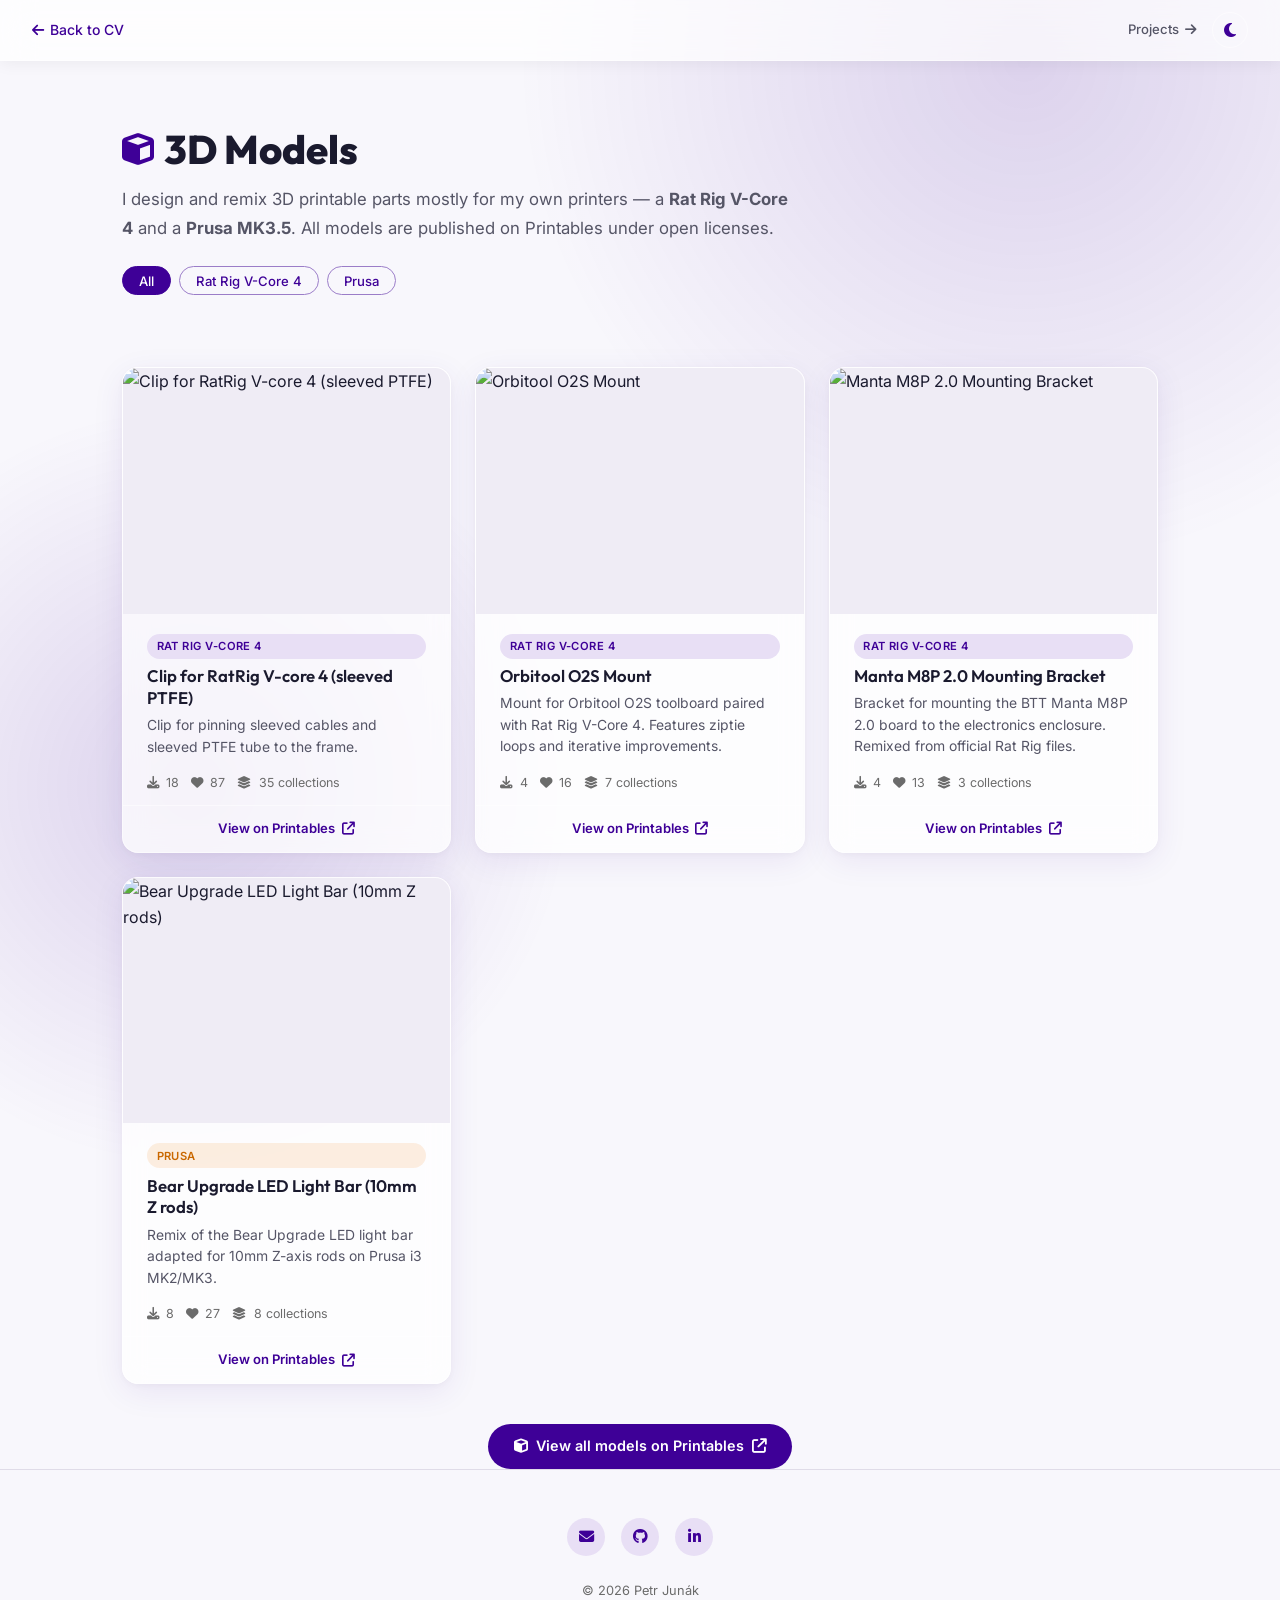
==== commit bcbb4827: "Polish and small fixes Made the webpage more responsive and polished." ====
--- a/models/index.html
+++ b/models/index.html
@@ -3,6 +3,7 @@
 <head>
   <meta charset="UTF-8">
   <meta name="viewport" content="width=device-width, initial-scale=1.0">
+  <meta name="referrer" content="strict-origin-when-cross-origin">
   <title>3D Models — Petr Junák</title>
   <meta name="description" content="3D printable models designed by Petr Junák — Rat Rig V-Core 4 mods, Prusa upgrades, and more.">
   <meta property="og:title" content="3D Models — Petr Junák">
@@ -18,9 +19,15 @@
   <link rel="stylesheet" href="../css/style.css">
   <link rel="stylesheet" href="../css/subpage.css">
   <link rel="stylesheet" href="https://cdnjs.cloudflare.com/ajax/libs/font-awesome/6.5.1/css/all.min.css" integrity="sha512-DTOQO9RWCH3ppGqcWaEA1BIZOC6xxalwEsw9c2QQeAIftl+Vegovlnee1c9QX4TctnWMn13TZye+giMm8e2LwA==" crossorigin="anonymous" referrerpolicy="no-referrer">
+  <link rel="canonical" href="https://petr.junak.eu/models/">
   <link rel="icon" href="../assets/favicon.svg" type="image/svg+xml">
+  <link rel="manifest" href="../manifest.json">
+  <meta name="view-transition" content="same-origin">
 </head>
 <body>
+
+  <!-- Skip to main content (accessibility) -->
+  <a href="#modelsGrid" class="skip-link">Skip to main content</a>
 
   <!-- ======== TOP NAV ======== -->
   <nav class="subpage-nav" aria-label="Page navigation">
@@ -58,85 +65,8 @@
   <!-- ======== MODELS GRID ======== -->
   <section class="section section--compact">
     <div class="container">
-      <div class="card-grid reveal-children" id="modelsGrid">
-
-        <a href="https://www.printables.com/model/1084955-clip-for-ratrig-v-core-4-remixed-sleeved-ptfe" target="_blank" rel="noopener"
-           class="showcase-card" data-category="ratrig" tabindex="0">
-          <div class="showcase-card-img">
-            <img src="https://media.printables.com/media/prints/1084955/images/8230416_fc3fc8ff-311f-49a4-b2a9-76edce64af6d_aa6bca77-50b5-45e4-a706-3f6c67ed17a2/thumbs/inside/640x480/png/2.webp"
-                 alt="Clip for RatRig V-core 4 remixed (sleeved PTFE)" loading="lazy">
-          </div>
-          <div class="showcase-card-body">
-            <span class="showcase-tag showcase-tag--ratrig">Rat Rig V-Core 4</span>
-            <h3 class="showcase-card-title">Clip for RatRig V-core 4 (sleeved PTFE)</h3>
-            <p class="showcase-card-desc">Clip for pinning sleeved cables and sleeved PTFE tube to the frame.</p>
-            <div class="showcase-card-stats">
-              <span><i class="fa-solid fa-download"></i> 18</span>
-              <span><i class="fa-solid fa-heart"></i> 87</span>
-              <span><i class="fa-solid fa-layer-group"></i> 35 collections</span>
-            </div>
-          </div>
-          <span class="showcase-card-cta">View on Printables <i class="fa-solid fa-arrow-up-right-from-square"></i></span>
-        </a>
-
-        <a href="https://www.printables.com/model/1420726-orbitool-o2s-mount-for-ratrig-v-core-4" target="_blank" rel="noopener"
-           class="showcase-card" data-category="ratrig" tabindex="0">
-          <div class="showcase-card-img">
-            <img src="https://media.printables.com/media/prints/cfaeb3a2-2dcf-4a47-8d62-86895e490e71/images/10777640_05ce3206-0576-4859-8f00-6825fc5063b2_de3305c4-a84b-4db5-97e2-dfdec202502c/thumbs/inside/640x480/png/screenshot-2025-09-29-165046.webp"
-                 alt="Orbitool O2S mount for RatRig V-core 4" loading="lazy">
-          </div>
-          <div class="showcase-card-body">
-            <span class="showcase-tag showcase-tag--ratrig">Rat Rig V-Core 4</span>
-            <h3 class="showcase-card-title">Orbitool O2S Mount</h3>
-            <p class="showcase-card-desc">Mount for Orbitool O2S toolboard paired with Rat Rig V-Core 4. Features ziptie loops and iterative improvements.</p>
-            <div class="showcase-card-stats">
-              <span><i class="fa-solid fa-download"></i> 4</span>
-              <span><i class="fa-solid fa-heart"></i> 16</span>
-              <span><i class="fa-solid fa-layer-group"></i> 7 collections</span>
-            </div>
-          </div>
-          <span class="showcase-card-cta">View on Printables <i class="fa-solid fa-arrow-up-right-from-square"></i></span>
-        </a>
-
-        <a href="https://www.printables.com/model/1223982-manta-m8p-20-mounting-bracket-for-rat-rig-v-core-4" target="_blank" rel="noopener"
-           class="showcase-card" data-category="ratrig" tabindex="0">
-          <div class="showcase-card-img">
-            <img src="https://media.printables.com/media/prints/1223982/images/9176811_9e8dfdbd-dfd0-4815-8b57-00d272dbf257_2eb2d348-6cef-4ab3-8e23-7e6637440f23/thumbs/inside/640x480/png/screenshot-2025-03-10-044823.webp"
-                 alt="Manta M8P 2.0 Mounting Bracket for Rat Rig V-Core 4" loading="lazy">
-          </div>
-          <div class="showcase-card-body">
-            <span class="showcase-tag showcase-tag--ratrig">Rat Rig V-Core 4</span>
-            <h3 class="showcase-card-title">Manta M8P 2.0 Mounting Bracket</h3>
-            <p class="showcase-card-desc">Bracket for mounting the BTT Manta M8P 2.0 board to the electronics enclosure. Remixed from official Rat Rig files.</p>
-            <div class="showcase-card-stats">
-              <span><i class="fa-solid fa-download"></i> 4</span>
-              <span><i class="fa-solid fa-heart"></i> 13</span>
-              <span><i class="fa-solid fa-layer-group"></i> 3 collections</span>
-            </div>
-          </div>
-          <span class="showcase-card-cta">View on Printables <i class="fa-solid fa-arrow-up-right-from-square"></i></span>
-        </a>
-
-        <a href="https://www.printables.com/model/552422-bear-upgrade-led-light-bar-10mm-z-axis-rods-prusa-" target="_blank" rel="noopener"
-           class="showcase-card" data-category="prusa" tabindex="0">
-          <div class="showcase-card-img">
-            <img src="https://media.printables.com/media/prints/552422/images/4435428_e8af6fb9-8c2d-4a68-948f-6de602dd65c8/thumbs/inside/640x480/jpg/pxl_20230813_215412532.webp"
-                 alt="Bear Upgrade LED Light Bar for Prusa i3 MK2/MK3" loading="lazy">
-          </div>
-          <div class="showcase-card-body">
-            <span class="showcase-tag showcase-tag--prusa">Prusa</span>
-            <h3 class="showcase-card-title">Bear Upgrade LED Light Bar (10mm Z rods)</h3>
-            <p class="showcase-card-desc">Remix of the Bear Upgrade LED light bar adapted for 10mm Z-axis rods on Prusa i3 MK2/MK3.</p>
-            <div class="showcase-card-stats">
-              <span><i class="fa-solid fa-download"></i> 8</span>
-              <span><i class="fa-solid fa-heart"></i> 27</span>
-              <span><i class="fa-solid fa-layer-group"></i> 8 collections</span>
-            </div>
-          </div>
-          <span class="showcase-card-cta">View on Printables <i class="fa-solid fa-arrow-up-right-from-square"></i></span>
-        </a>
-
-      </div>
+      <!-- Cards rendered dynamically by js/models.js from data array -->
+      <div class="card-grid" id="modelsGrid"></div>
 
       <!-- Printables profile link -->
       <div class="showcase-profile-link reveal">
@@ -161,7 +91,8 @@
     </div>
   </footer>
 
-  <script src="../js/main.js"></script>
-  <script src="../js/subpage.js"></script>
+  <script src="../js/main.js" defer></script>
+  <script src="../js/subpage.js" defer></script>
+  <script src="../js/models.js" defer></script>
 </body>
 </html>
--- a/css/style.css
+++ b/css/style.css
@@ -15,7 +15,7 @@
   --purple-glow:  rgba(62, 0, 151, 0.15);
   --slate:        #2E2E2E;
   --body-gray:    #666666;
-  --body-light:   #888888;
+  --body-light:   #6B6B6B;
   --bg:           #F8F7FC;
   --bg-alt:       #EFECF5;
   --card-bg:      rgba(255, 255, 255, 0.72);
@@ -31,7 +31,7 @@
   --font-body:     'Inter', sans-serif;
 
   /* Spacing */
-  --section-gap:   6rem;
+  --section-gap:   4.5rem;
   --card-radius:   16px;
   --pill-radius:   100px;
   --container-max: 1100px;
@@ -42,6 +42,15 @@
   --transition-fast: 0.2s var(--ease-out);
   --transition-med:  0.4s var(--ease-out);
   --transition-slow: 0.7s var(--ease-out);
+
+  /* Shadows (consolidated tokens) */
+  --shadow-card-hover:       0 12px 40px rgba(62, 0, 151, 0.12), 0 4px 12px rgba(0,0,0,0.06);
+  --shadow-card-hover-dark:  0 12px 40px rgba(0, 0, 0, 0.4), 0 4px 12px rgba(0,0,0,0.3);
+  --shadow-cta:              0 6px 20px var(--purple-glow);
+  --shadow-nav:              0 2px 16px rgba(0,0,0,0.06);
+
+  /* Focus ring */
+  --focus-ring: 0 0 0 3px var(--purple-soft);
 
   /* Status colors */
   --green:       #22C55E;
@@ -57,7 +66,7 @@
   --purple-glow:  rgba(155, 125, 200, 0.12);
   --slate:        #C8C8D0;
   --body-gray:    #A0A0B0;
-  --body-light:   #808090;
+  --body-light:   #9494A8;
   --bg:           #0E0E18;
   --bg-alt:       #161625;
   --card-bg:      rgba(22, 22, 37, 0.8);
@@ -67,6 +76,59 @@
   --text-secondary: #A0A0B0;
   --divider:      #2A2A3A;
   --white:        #1A1A2E;
+}
+
+/* --- Skip Link (accessibility) --- */
+.skip-link {
+  position: absolute;
+  top: -100%;
+  left: 1rem;
+  z-index: 10000;
+  padding: 0.5rem 1.2rem;
+  background: var(--purple);
+  color: #fff;
+  font-size: 0.875rem;
+  font-weight: 600;
+  border-radius: 0 0 var(--card-radius) var(--card-radius);
+  text-decoration: none;
+  transition: top var(--transition-fast);
+}
+
+.skip-link:focus {
+  top: 0;
+}
+
+/* --- Global Focus Styles (accessibility) --- */
+:focus-visible {
+  outline: none;
+  box-shadow: var(--focus-ring);
+}
+
+/* Round elements need a round focus ring */
+.hero-contact-link:focus-visible,
+.footer-link:focus-visible,
+.theme-toggle:focus-visible {
+  outline: none;
+  box-shadow: var(--focus-ring);
+  border-radius: 50%;
+}
+
+/* Cards get a subtle ring + slight lift */
+.showcase-card:focus-visible,
+.explore-card:focus-visible,
+.experience-card:focus-visible {
+  outline: none;
+  box-shadow: var(--focus-ring), var(--card-shadow);
+}
+
+/* Pill-shaped elements */
+.filter-chip:focus-visible,
+.profile-cta:focus-visible,
+.sticky-nav-cta:focus-visible,
+.hero-contact-link--labeled:focus-visible {
+  outline: none;
+  box-shadow: var(--focus-ring);
+  border-radius: var(--pill-radius);
 }
 
 /* --- Reset & Base --- */
@@ -137,7 +199,7 @@
 
 .section-title {
   font-family: var(--font-heading);
-  font-size: 1.75rem;
+  font-size: clamp(1.5rem, 3vw, 1.75rem);
   font-weight: 700;
   color: var(--text-primary);
   margin-bottom: 2rem;
@@ -170,11 +232,11 @@
 
 .glass-card:hover {
   transform: translateY(-3px);
-  box-shadow: 0 12px 40px rgba(62, 0, 151, 0.12), 0 4px 12px rgba(0,0,0,0.06);
+  box-shadow: var(--shadow-card-hover);
 }
 
 [data-theme="dark"] .glass-card:hover {
-  box-shadow: 0 12px 40px rgba(0, 0, 0, 0.4), 0 4px 12px rgba(0,0,0,0.3);
+  box-shadow: var(--shadow-card-hover-dark);
 }
 
 /* ========================================
@@ -227,7 +289,7 @@
 
 .hero-name {
   font-family: var(--font-heading);
-  font-size: 3.2rem;
+  font-size: clamp(2rem, 5vw, 3.2rem);
   font-weight: 800;
   color: var(--text-primary);
   line-height: 1.15;
@@ -461,13 +523,31 @@
 }
 
 /* ========================================
+   SKILLS + LANGUAGES SIDE-BY-SIDE ROW
+   ======================================== */
+.skills-languages-row {
+  display: grid;
+  grid-template-columns: 1fr auto;
+  gap: 1.5rem;
+  align-items: stretch;
+}
+
+.skills-languages-row > div {
+  display: flex;
+  flex-direction: column;
+}
+
+.skills-languages-row > div .glass-card {
+  flex: 1;
+}
+
+/* ========================================
    LANGUAGES SECTION
    ======================================== */
 .languages-list {
   display: flex;
   flex-direction: column;
   gap: 1.25rem;
-  max-width: 500px;
 }
 
 .language-item {
@@ -495,7 +575,7 @@
   height: 100%;
   background: linear-gradient(90deg, var(--purple), var(--purple-soft));
   border-radius: 10px;
-  width: 0;
+  width: var(--bar-fill, 0%);
   transition: width 1.2s var(--ease-out);
 }
 
@@ -506,6 +586,57 @@
   text-align: right;
 }
 
+/* --- Vertical bars (desktop side-by-side layout) --- */
+@media (min-width: 769px) {
+  .skills-languages-row #languages .glass-card {
+    display: flex;
+    flex-direction: column;
+  }
+
+  .skills-languages-row .languages-list {
+    flex: 1;
+    flex-direction: row;
+    gap: 2rem;
+    justify-content: center;
+    align-items: stretch;
+  }
+
+  .skills-languages-row .language-item {
+    flex: 1;
+    flex-direction: column;
+    align-items: center;
+    gap: 0.6rem;
+  }
+
+  .skills-languages-row .language-name {
+    min-width: unset;
+    text-align: center;
+    font-size: 0.88rem;
+  }
+
+  .skills-languages-row .language-bar-container {
+    position: relative;
+    flex: 1;
+    width: 12px;
+  }
+
+  .skills-languages-row .language-bar {
+    position: absolute;
+    bottom: 0;
+    left: 0;
+    right: 0;
+    width: 100%;
+    height: var(--bar-fill, 0%);
+    background: linear-gradient(0deg, var(--purple), var(--purple-soft));
+    transition: height 1.2s var(--ease-out);
+  }
+
+  .skills-languages-row .language-level {
+    min-width: unset;
+    text-align: center;
+  }
+}
+
 /* ========================================
    HOBBIES SECTION
    ======================================== */
@@ -545,6 +676,7 @@
   top: 50%;
   left: 50%;
   transform: translate(-50%, -50%);
+  width: 112px;
   text-align: center;
   font-family: var(--font-heading);
   font-size: 1rem;
@@ -552,6 +684,7 @@
   color: var(--text-primary);
   pointer-events: none;
   transition: opacity 0.2s;
+  word-break: break-word;
 }
 
 .donut-center-text .donut-label {
@@ -586,6 +719,54 @@
   height: 12px;
   border-radius: 50%;
   flex-shrink: 0;
+}
+
+.hobbies-examples {
+  display: flex;
+  align-items: center;
+  justify-content: center;
+  gap: 0.5rem;
+  flex-wrap: wrap;
+  margin-top: 1.5rem;
+  min-height: 2rem;
+  opacity: 0;
+  pointer-events: none;
+  transition: opacity 0.25s;
+}
+
+.hobbies-examples.visible {
+  opacity: 1;
+  pointer-events: auto;
+}
+
+.hobby-example-chip {
+  display: inline-flex;
+  align-items: center;
+  gap: 0.35rem;
+  padding: 0.3rem 0.85rem;
+  background: var(--purple-pale);
+  color: var(--purple);
+  border-radius: 999px;
+  font-size: 0.78rem;
+  font-weight: 500;
+  font-family: var(--font-body);
+  text-decoration: none;
+  transition: background var(--transition-fast), color var(--transition-fast);
+}
+
+.hobby-example-chip:hover {
+  background: var(--purple);
+  color: #fff;
+}
+
+[data-theme="dark"] .hobby-example-chip {
+  background: var(--purple-pale);
+  color: var(--purple);
+}
+
+[data-theme="dark"] .hobby-example-chip:hover {
+  background: var(--purple-light);
+  color: #fff;
 }
 
 /* ========================================
@@ -661,7 +842,7 @@
 
 .footer-download:hover {
   transform: translateY(-2px);
-  box-shadow: 0 6px 20px var(--purple-glow);
+  box-shadow: var(--shadow-cta);
 }
 
 .footer-copy {
@@ -743,6 +924,11 @@
     --container-pad: 1.25rem;
   }
 
+  .skills-languages-row {
+    grid-template-columns: 1fr;
+    gap: 1.25rem;
+  }
+
   .hero {
     padding: 3rem 0 2rem;
   }
@@ -762,10 +948,6 @@
     height: 140px;
   }
 
-  .hero-name {
-    font-size: 2.4rem;
-  }
-
   .hero-education {
     margin-left: auto;
     margin-right: auto;
@@ -775,10 +957,6 @@
     grid-template-columns: 1fr;
   }
 
-  .section-title {
-    font-size: 1.5rem;
-  }
-
   .hobbies-wrapper {
     flex-direction: column;
     gap: 2rem;
@@ -792,10 +970,6 @@
 }
 
 @media (max-width: 480px) {
-  .hero-name {
-    font-size: 2rem;
-  }
-
   .hero-tagline {
     font-size: 1rem;
   }
@@ -884,7 +1058,7 @@
 
 .sticky-nav-cta:hover {
   transform: translateY(-1px);
-  box-shadow: 0 4px 12px var(--purple-glow);
+  box-shadow: var(--shadow-cta);
 }
 
 /* Offset anchor scroll so sticky nav doesn't cover headings */
@@ -1131,7 +1305,7 @@
 .experience-timeline::before {
   content: '';
   position: absolute;
-  left: 52px; /* center of the 88px year column */
+  left: 96px; /* right edge of the 88px year column + gap start */
   top: 28px;
   bottom: 28px;
   width: 2px;
@@ -1238,9 +1412,8 @@
   color: var(--purple);
 }
 
-/* Red Hat brand color */
 .exp-company--redhat {
-  color: #EE0000;
+  color: inherit;
 }
 
 @media (max-width: 768px) {
@@ -1262,6 +1435,32 @@
   /* On touch devices, show chevron as tap hint */
   .experience-card {
     cursor: pointer;
+  }
+}
+
+/* ========================================
+   TABLET BREAKPOINT
+   ======================================== */
+@media (min-width: 769px) and (max-width: 1024px) {
+  .explore-cards {
+    gap: 1rem;
+  }
+
+  .sticky-nav-links {
+    gap: 1rem;
+  }
+
+  .sticky-nav-links a {
+    font-size: 0.8rem;
+  }
+
+  .hobbies-wrapper {
+    gap: 2rem;
+  }
+
+  .donut-chart-container {
+    width: 260px;
+    height: 260px;
   }
 }
 
@@ -1296,6 +1495,15 @@
     transform: none !important;
     animation: none !important;
   }
+
+  /* Disable donut hover effect and availability pulse */
+  .donut-segment:hover {
+    filter: none !important;
+  }
+
+  .availability-dot {
+    animation: none !important;
+  }
 }
 
 /* ========================================
@@ -1452,3 +1660,20 @@
     grid-template-columns: 1fr;
   }
 }
+
+/* ========================================
+   VIEW TRANSITIONS (same-origin navigation)
+   Provides a smooth cross-fade when navigating
+   between pages. Requires the <meta name="view-transition">
+   tag in each HTML file. Falls back gracefully in
+   browsers that don't support it.
+   ======================================== */
+@view-transition {
+  navigation: auto;
+}
+
+::view-transition-old(root),
+::view-transition-new(root) {
+  animation-duration: 0.25s;
+  animation-timing-function: var(--ease-out);
+}
--- a/css/subpage.css
+++ b/css/subpage.css
@@ -72,7 +72,7 @@
 
 .subpage-title {
   font-family: var(--font-heading);
-  font-size: 2.5rem;
+  font-size: clamp(1.8rem, 4vw, 2.5rem);
   font-weight: 800;
   color: var(--text-primary);
   line-height: 1.2;
@@ -100,9 +100,6 @@
     padding: 3rem 0 1.5rem;
   }
 
-  .subpage-title {
-    font-size: 1.8rem;
-  }
 }
 
 /* --- Filter Bar --- */
@@ -133,7 +130,7 @@
 
 .filter-chip.active {
   background: var(--purple);
-  color: #fff;
+  color: var(--white);
   border-color: var(--purple);
 }
 
@@ -174,11 +171,11 @@
 
 .showcase-card:hover {
   transform: translateY(-4px);
-  box-shadow: 0 12px 40px rgba(62, 0, 151, 0.12), 0 4px 12px rgba(0,0,0,0.06);
+  box-shadow: var(--shadow-card-hover);
 }
 
 [data-theme="dark"] .showcase-card:hover {
-  box-shadow: 0 12px 40px rgba(0, 0, 0, 0.4), 0 4px 12px rgba(0,0,0,0.3);
+  box-shadow: var(--shadow-card-hover-dark);
 }
 
 /* Hidden by filter */
@@ -338,7 +335,7 @@
 
 .showcase-card:hover .showcase-card-cta {
   background: var(--purple);
-  color: #fff;
+  color: var(--white);
 }
 
 [data-theme="dark"] .showcase-card:hover .showcase-card-cta {
@@ -362,7 +359,7 @@
   align-items: center;
   gap: 0.5rem;
   background: var(--purple);
-  color: #fff;
+  color: var(--white);
   padding: 0.65rem 1.6rem;
   border-radius: var(--pill-radius);
   text-decoration: none;
@@ -373,11 +370,39 @@
 
 .profile-cta:hover {
   transform: translateY(-2px);
-  box-shadow: 0 6px 20px var(--purple-glow);
+  box-shadow: var(--shadow-cta);
 }
 
 [data-theme="dark"] .profile-cta {
   background: var(--purple-soft);
+}
+
+/* --- Skeleton Loading Cards --- */
+.showcase-card--skeleton {
+  pointer-events: none;
+}
+
+.skeleton-line {
+  height: 0.85rem;
+  border-radius: 6px;
+  background: linear-gradient(90deg, var(--bg-alt) 25%, var(--card-border) 50%, var(--bg-alt) 75%);
+  background-size: 200% 100%;
+  animation: skeleton-shimmer 1.5s ease-in-out infinite;
+  margin-bottom: 0.6rem;
+}
+
+.skeleton-line--short { width: 40%; }
+.skeleton-line--title { width: 65%; height: 1rem; }
+
+@keyframes skeleton-shimmer {
+  0%   { background-position: 200% 0; }
+  100% { background-position: -200% 0; }
+}
+
+@media (prefers-reduced-motion: reduce) {
+  .skeleton-line {
+    animation: none;
+  }
 }
 
 /* --- Print overrides for subpages --- */
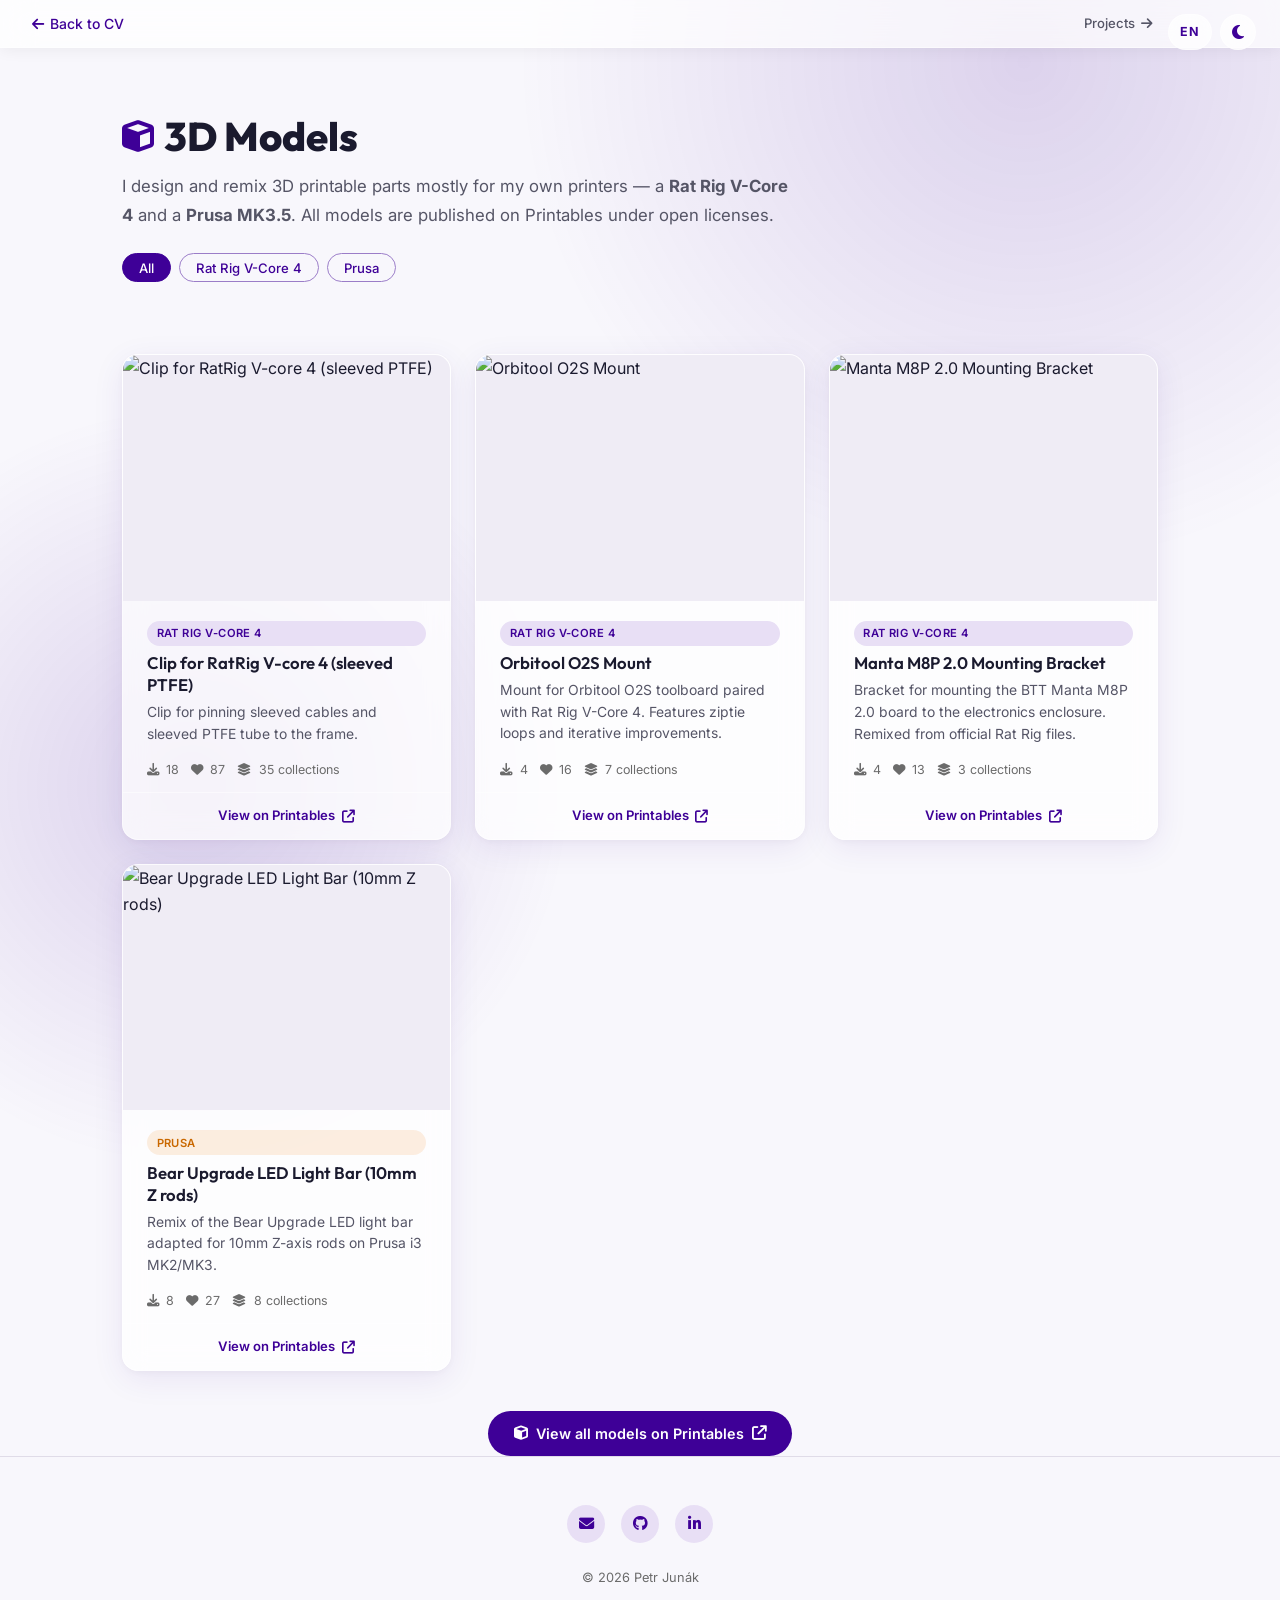
==== commit 6ea97b9d: "Added czech language and allowed web crawlers." ====
--- a/models/index.html
+++ b/models/index.html
@@ -4,14 +4,37 @@
   <meta charset="UTF-8">
   <meta name="viewport" content="width=device-width, initial-scale=1.0">
   <meta name="referrer" content="strict-origin-when-cross-origin">
-  <title>3D Models — Petr Junák</title>
-  <meta name="description" content="3D printable models designed by Petr Junák — Rat Rig V-Core 4 mods, Prusa upgrades, and more.">
-  <meta property="og:title" content="3D Models — Petr Junák">
-  <meta property="og:description" content="Browse 3D printable models designed by Petr Junák for Rat Rig V-Core 4, Prusa, and more.">
+  <title data-i18n="models.meta_title">3D Models — Petr Junák</title>
+  <meta name="description" data-i18n-attr="content:models.meta_description" content="3D printable models designed by Petr Junák — Rat Rig V-Core 4 mods, Prusa upgrades, and more.">
+  <meta property="og:title" data-i18n-attr="content:models.meta_title" content="3D Models — Petr Junák">
+  <meta property="og:description" data-i18n-attr="content:models.meta_description" content="Browse 3D printable models designed by Petr Junák for Rat Rig V-Core 4, Prusa, and more.">
   <meta property="og:type" content="website">
   <meta property="og:url" content="https://petr.junak.eu/models/">
+  <meta property="og:image" content="https://petr.junak.eu/assets/face.png">
   <meta name="theme-color" content="#F8F7FC" media="(prefers-color-scheme: light)">
   <meta name="theme-color" content="#0E0E18" media="(prefers-color-scheme: dark)">
+
+  <!-- Early language + theme detection (prevents FOUC for Czech visitors) -->
+  <script>
+    (function () {
+      try {
+        var supported = ['en', 'cs'];
+        var saved = localStorage.getItem('lang');
+        var lang;
+        if (saved && supported.indexOf(saved) !== -1) {
+          lang = saved;
+        } else {
+          var browser = (navigator.language || 'en').toLowerCase().split('-')[0];
+          lang = (browser === 'cs' || browser === 'sk') ? 'cs' : 'en';
+        }
+        document.documentElement.lang = lang;
+
+        var theme = localStorage.getItem('theme');
+        if (!theme && window.matchMedia('(prefers-color-scheme: dark)').matches) theme = 'dark';
+        if (theme) document.documentElement.setAttribute('data-theme', theme);
+      } catch (e) { /* localStorage unavailable — fall back to HTML defaults */ }
+    })();
+  </script>
 
   <link rel="preconnect" href="https://fonts.googleapis.com">
   <link rel="preconnect" href="https://fonts.gstatic.com" crossorigin>
@@ -26,38 +49,42 @@
 </head>
 <body>
 
-  <!-- Skip to main content (accessibility) -->
-  <a href="#modelsGrid" class="skip-link">Skip to main content</a>
+<a href="#main" class="skip-link">Skip to content</a>
 
-  <!-- ======== TOP NAV ======== -->
+<!-- ======== PAGE CONTROLS (always visible) ======== -->
+  <div class="page-controls" role="group" aria-label="Page controls">
+    <button class="lang-toggle" id="langToggle" type="button" aria-label="Switch language">EN</button>
+    <button class="theme-toggle" id="themeToggle" data-i18n-attr="aria-label:nav.theme_toggle" aria-label="Toggle dark mode">
+      <i class="fa-solid fa-moon"></i>
+      <i class="fa-solid fa-sun"></i>
+    </button>
+  </div>
+
+<!-- ======== TOP NAV ======== -->
   <nav class="subpage-nav" aria-label="Page navigation">
-    <a href="../" class="subpage-back"><i class="fa-solid fa-arrow-left"></i> Back to CV</a>
+    <a href="../" class="subpage-back"><i class="fa-solid fa-arrow-left"></i> <span data-i18n="models.back">Back to CV</span></a>
     <div class="subpage-nav-right">
-      <a href="../projects/" class="subpage-sibling-link">Projects <i class="fa-solid fa-arrow-right"></i></a>
-      <button class="theme-toggle" id="themeToggle" aria-label="Toggle dark mode">
-        <i class="fa-solid fa-moon"></i>
-        <i class="fa-solid fa-sun"></i>
-      </button>
+      <a href="../projects/" class="subpage-sibling-link"><span data-i18n="models.sibling_projects">Projects</span> <i class="fa-solid fa-arrow-right"></i></a>
     </div>
   </nav>
 
   <!-- ======== HEADER ======== -->
-  <header class="subpage-hero section">
+  <header class="subpage-hero section" id="main">
     <div class="container">
       <h1 class="subpage-title reveal">
         <i class="fa-solid fa-cube"></i>
-        3D Models
+        <span data-i18n="models.title">3D Models</span>
       </h1>
-      <p class="subpage-subtitle reveal">
+      <p class="subpage-subtitle reveal" data-i18n="models.subtitle">
         I design and remix 3D printable parts mostly for my own printers — a <strong>Rat Rig V-Core 4</strong> and a <strong>Prusa MK3.5</strong>.
         All models are published on Printables under open licenses.
       </p>
 
       <!-- Filter chips -->
       <div class="filter-bar reveal">
-        <button class="filter-chip active" data-filter="all">All</button>
-        <button class="filter-chip" data-filter="ratrig">Rat Rig V-Core 4</button>
-        <button class="filter-chip" data-filter="prusa">Prusa</button>
+        <button class="filter-chip active" data-filter="all" data-i18n="models.filter_all">All</button>
+        <button class="filter-chip" data-filter="ratrig" data-i18n="models.filter_ratrig">Rat Rig V-Core 4</button>
+        <button class="filter-chip" data-filter="prusa" data-i18n="models.filter_prusa">Prusa</button>
       </div>
     </div>
   </header>
@@ -72,7 +99,7 @@
       <div class="showcase-profile-link reveal">
         <a href="https://www.printables.com/@junakya_320548" target="_blank" rel="noopener" class="profile-cta">
           <i class="fa-solid fa-cube"></i>
-          View all models on Printables
+          <span data-i18n="models.view_all">View all models on Printables</span>
           <i class="fa-solid fa-arrow-up-right-from-square"></i>
         </a>
       </div>
@@ -87,10 +114,11 @@
         <a href="https://github.com/pjunak" class="footer-link" aria-label="GitHub" target="_blank" rel="noopener"><i class="fa-brands fa-github"></i></a>
         <a href="https://linkedin.com/in/petr-junak" class="footer-link" aria-label="LinkedIn" target="_blank" rel="noopener"><i class="fa-brands fa-linkedin-in"></i></a>
       </div>
-      <p class="footer-copy">&copy; 2026 Petr Junák</p>
+      <p class="footer-copy" data-i18n="footer.copy_short">&copy; 2026 Petr Junák</p>
     </div>
   </footer>
 
+  <script src="../js/i18n.js" defer></script>
   <script src="../js/main.js" defer></script>
   <script src="../js/subpage.js" defer></script>
   <script src="../js/models.js" defer></script>
--- a/css/style.css
+++ b/css/style.css
@@ -78,29 +78,33 @@
   --white:        #1A1A2E;
 }
 
-/* --- Skip Link (accessibility) --- */
-.skip-link {
-  position: absolute;
-  top: -100%;
-  left: 1rem;
-  z-index: 10000;
-  padding: 0.5rem 1.2rem;
-  background: var(--purple);
-  color: #fff;
-  font-size: 0.875rem;
-  font-weight: 600;
-  border-radius: 0 0 var(--card-radius) var(--card-radius);
-  text-decoration: none;
-  transition: top var(--transition-fast);
-}
-
-.skip-link:focus {
-  top: 0;
-}
 
 /* --- Global Focus Styles (accessibility) --- */
 :focus-visible {
   outline: none;
+  box-shadow: var(--focus-ring);
+}
+
+/* --- Skip-to-content link (visible on keyboard focus only) --- */
+.skip-link {
+  position: absolute;
+  top: 0.5rem;
+  left: 0.5rem;
+  z-index: 2000;
+  padding: 0.5rem 1rem;
+  background: var(--purple);
+  color: #fff;
+  border-radius: var(--pill-radius);
+  font-size: 0.85rem;
+  font-weight: 600;
+  text-decoration: none;
+  transform: translateY(-200%);
+  transition: transform var(--transition-fast);
+}
+
+.skip-link:focus,
+.skip-link:focus-visible {
+  transform: translateY(0);
   box-shadow: var(--focus-ring);
 }
 
@@ -111,6 +115,13 @@
   outline: none;
   box-shadow: var(--focus-ring);
   border-radius: 50%;
+}
+
+/* Language toggle — pill-shaped focus ring */
+.lang-toggle:focus-visible {
+  outline: none;
+  box-shadow: var(--focus-ring);
+  border-radius: var(--pill-radius);
 }
 
 /* Cards get a subtle ring + slight lift */
@@ -268,6 +279,68 @@
 
 [data-theme="dark"] .theme-toggle .fa-moon { display: none; }
 [data-theme="dark"] .theme-toggle .fa-sun  { display: block; }
+
+/* ========================================
+   Language Toggle
+   Sits next to theme toggle — shows current
+   language code (EN / CZ); click to switch.
+   ======================================== */
+.lang-toggle {
+  background: transparent;
+  border: 1px solid var(--card-border);
+  border-radius: var(--pill-radius);
+  height: 36px;
+  min-width: 44px;
+  padding: 0 0.7rem;
+  display: inline-flex;
+  align-items: center;
+  justify-content: center;
+  cursor: pointer;
+  color: var(--purple);
+  font-family: var(--font-body);
+  font-size: 0.78rem;
+  font-weight: 700;
+  letter-spacing: 0.06em;
+  line-height: 1;
+  transition: transform var(--transition-fast), background var(--transition-med), color var(--transition-fast);
+  flex-shrink: 0;
+}
+
+.lang-toggle:hover {
+  transform: scale(1.06);
+  background: var(--purple-pale);
+}
+
+/* ========================================
+   Floating Page Controls (language + theme)
+   Fixed top-right on every page so the language
+   toggle is always reachable, even before the
+   sticky nav slides in.
+   ======================================== */
+.page-controls {
+  position: fixed;
+  top: 0.85rem;
+  right: 1.5rem;
+  z-index: 1000;
+  display: flex;
+  align-items: center;
+  gap: 0.5rem;
+}
+
+.page-controls .lang-toggle,
+.page-controls .theme-toggle {
+  background: var(--card-bg);
+  backdrop-filter: blur(12px);
+  -webkit-backdrop-filter: blur(12px);
+}
+
+@media (max-width: 768px) {
+  .page-controls {
+    top: 0.65rem;
+    right: 1rem;
+    gap: 0.4rem;
+  }
+}
 
 /* ========================================
    HERO SECTION
@@ -394,12 +467,6 @@
 /* ========================================
    EXPERIENCE SECTION
    ======================================== */
-.experience-grid {
-  display: grid;
-  grid-template-columns: 1fr 1fr;
-  gap: 1.5rem;
-}
-
 .experience-card {
   border-left: 3px solid var(--purple);
 }
@@ -770,26 +837,6 @@
 }
 
 /* ========================================
-   LIFE PHILOSOPHY QUOTE
-   ======================================== */
-.philosophy-quote {
-  border-left: 3px solid var(--purple);
-  padding: 1.25rem 1.5rem;
-  background: var(--purple-pale);
-  border-radius: 0 var(--card-radius) var(--card-radius) 0;
-  max-width: 600px;
-  margin: 0 auto;
-}
-
-.philosophy-quote blockquote {
-  font-family: var(--font-body);
-  font-size: 1.1rem;
-  font-style: italic;
-  color: var(--text-primary);
-  line-height: 1.6;
-}
-
-/* ========================================
    FOOTER
    ======================================== */
 .footer {
@@ -953,10 +1000,6 @@
     margin-right: auto;
   }
 
-  .experience-grid {
-    grid-template-columns: 1fr;
-  }
-
   .hobbies-wrapper {
     flex-direction: column;
     gap: 2rem;
@@ -997,7 +1040,8 @@
   align-items: center;
   justify-content: space-between;
   gap: 1rem;
-  padding: 0.7rem 2rem;
+  /* Extra right padding keeps the Email CTA clear of the floating page-controls cluster */
+  padding: 0.7rem 8rem 0.7rem 2rem;
   background: var(--card-bg);
   backdrop-filter: blur(16px);
   -webkit-backdrop-filter: blur(16px);
@@ -1068,7 +1112,7 @@
 
 @media (max-width: 768px) {
   .sticky-nav {
-    padding: 0.6rem 1.25rem;
+    padding: 0.6rem 7.5rem 0.6rem 1.25rem;
   }
 
   .sticky-nav-links {
@@ -1544,6 +1588,9 @@
   }
 
   .sticky-nav,
+  .subpage-nav,
+  .page-controls,
+  .skip-link,
   .hero-skills-strip,
   .footer-download {
     display: none !important;
--- a/css/subpage.css
+++ b/css/subpage.css
@@ -12,7 +12,8 @@
   align-items: center;
   justify-content: space-between;
   gap: 1rem;
-  padding: 0.75rem 2rem;
+  /* Extra right padding keeps sibling link clear of the floating page-controls cluster */
+  padding: 0.75rem 8rem 0.75rem 2rem;
   background: var(--card-bg);
   backdrop-filter: blur(16px);
   -webkit-backdrop-filter: blur(16px);
@@ -61,7 +62,7 @@
 
 @media (max-width: 768px) {
   .subpage-nav {
-    padding: 0.6rem 1.25rem;
+    padding: 0.6rem 7.5rem 0.6rem 1.25rem;
   }
 }
 
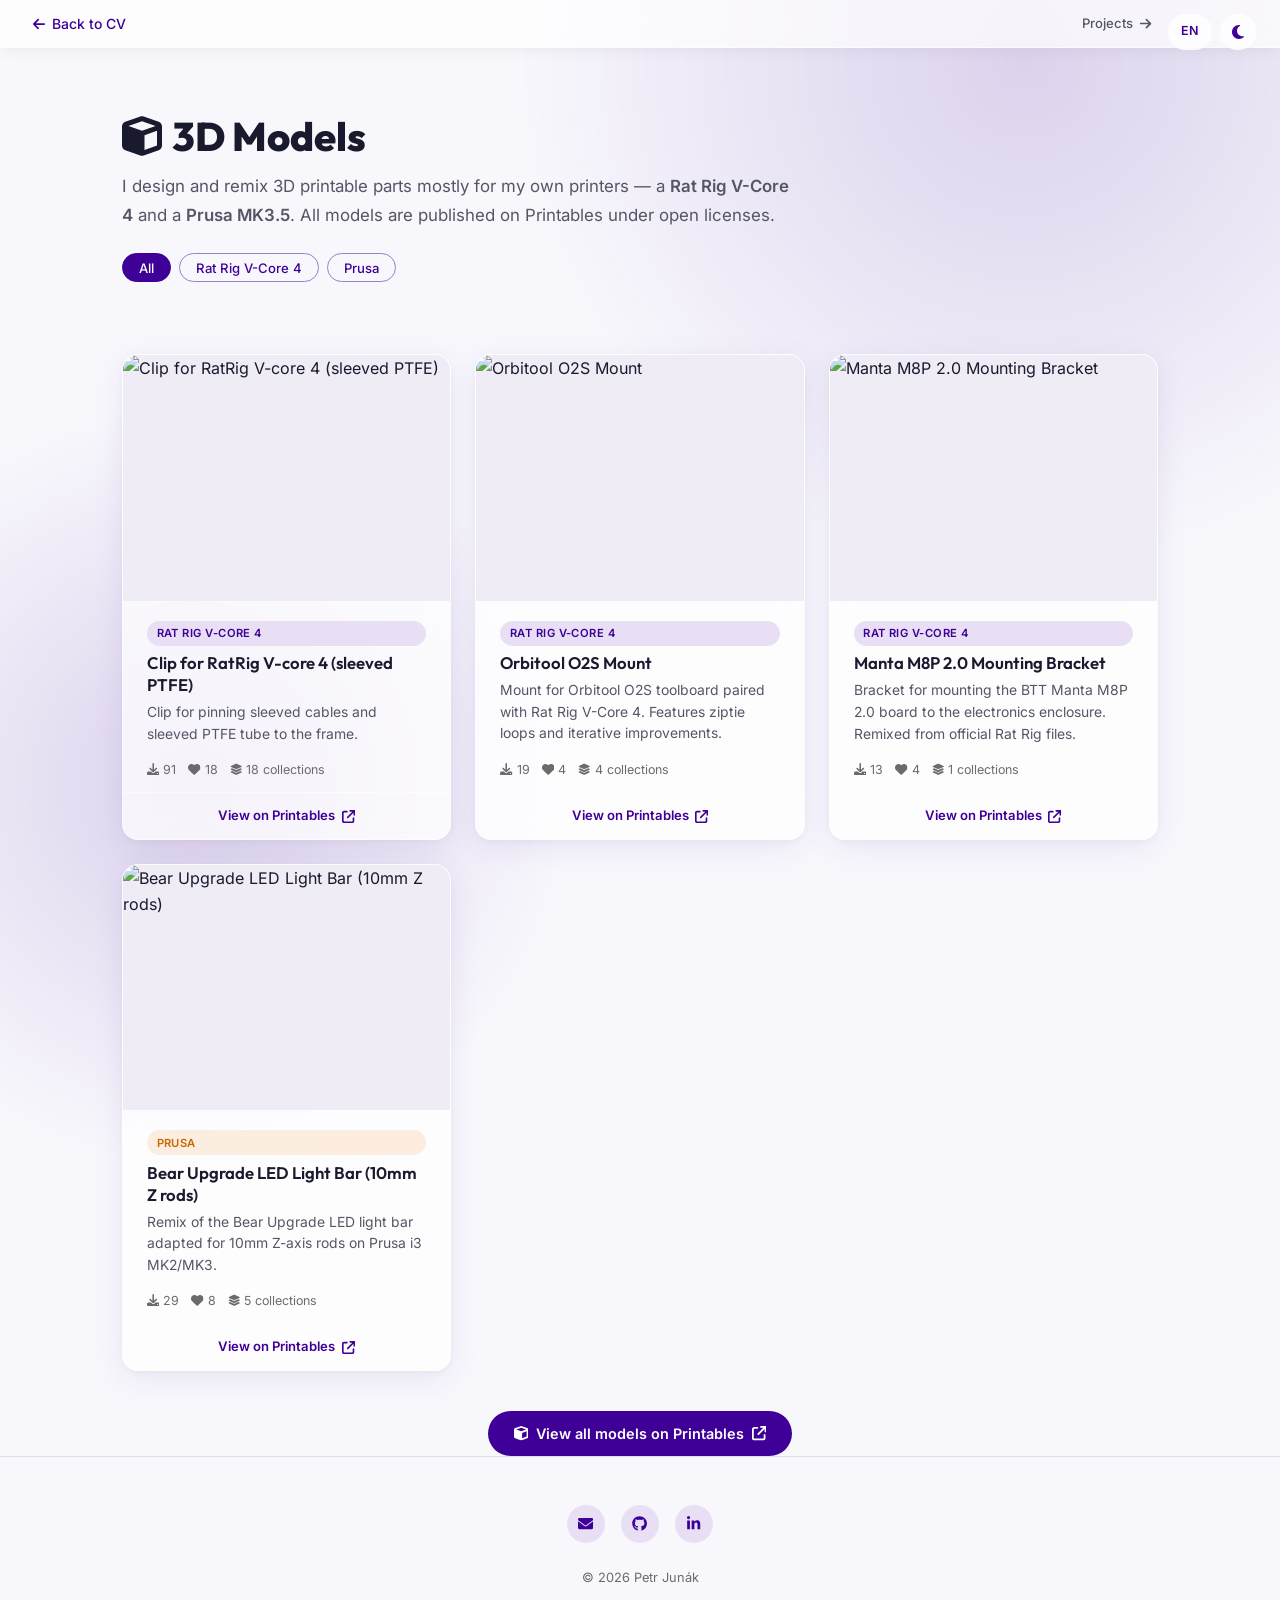
==== commit 1c3f9b63: "Larger update, clearing some technical dept, changing the way the CV file for download is generated." ====
--- a/models/index.html
+++ b/models/index.html
@@ -11,6 +11,7 @@
   <meta property="og:type" content="website">
   <meta property="og:url" content="https://petr.junak.eu/models/">
   <meta property="og:image" content="https://petr.junak.eu/assets/face.png">
+  <meta name="twitter:card" content="summary">
   <meta name="theme-color" content="#F8F7FC" media="(prefers-color-scheme: light)">
   <meta name="theme-color" content="#0E0E18" media="(prefers-color-scheme: dark)">
 
@@ -19,9 +20,12 @@
     (function () {
       try {
         var supported = ['en', 'cs'];
+        var fromUrl = new URLSearchParams(location.search).get('lang');
         var saved = localStorage.getItem('lang');
         var lang;
-        if (saved && supported.indexOf(saved) !== -1) {
+        if (fromUrl && supported.indexOf(fromUrl) !== -1) {
+          lang = fromUrl; // shared/crawled ?lang= links win for this visit
+        } else if (saved && supported.indexOf(saved) !== -1) {
           lang = saved;
         } else {
           var browser = (navigator.language || 'en').toLowerCase().split('-')[0];
@@ -36,35 +40,34 @@
     })();
   </script>
 
-  <link rel="preconnect" href="https://fonts.googleapis.com">
-  <link rel="preconnect" href="https://fonts.gstatic.com" crossorigin>
-  <link rel="stylesheet" href="https://fonts.googleapis.com/css2?family=Inter:wght@300;400;500;600&family=Outfit:wght@400;500;600;700;800&display=swap">
   <link rel="stylesheet" href="../css/style.css">
   <link rel="stylesheet" href="../css/subpage.css">
-  <link rel="stylesheet" href="https://cdnjs.cloudflare.com/ajax/libs/font-awesome/6.5.1/css/all.min.css" integrity="sha512-DTOQO9RWCH3ppGqcWaEA1BIZOC6xxalwEsw9c2QQeAIftl+Vegovlnee1c9QX4TctnWMn13TZye+giMm8e2LwA==" crossorigin="anonymous" referrerpolicy="no-referrer">
   <link rel="canonical" href="https://petr.junak.eu/models/">
+  <link rel="alternate" hreflang="en" href="https://petr.junak.eu/models/">
+  <link rel="alternate" hreflang="cs" href="https://petr.junak.eu/models/?lang=cs">
+  <link rel="alternate" hreflang="x-default" href="https://petr.junak.eu/models/">
   <link rel="icon" href="../assets/favicon.svg" type="image/svg+xml">
   <link rel="manifest" href="../manifest.json">
   <meta name="view-transition" content="same-origin">
 </head>
 <body>
 
-<a href="#main" class="skip-link">Skip to content</a>
+<a href="#main" class="skip-link" data-i18n="nav.skip">Skip to content</a>
 
 <!-- ======== PAGE CONTROLS (always visible) ======== -->
-  <div class="page-controls" role="group" aria-label="Page controls">
+  <div class="page-controls" role="group" data-i18n-attr="aria-label:nav.page_controls" aria-label="Page controls">
     <button class="lang-toggle" id="langToggle" type="button" aria-label="Switch language">EN</button>
     <button class="theme-toggle" id="themeToggle" data-i18n-attr="aria-label:nav.theme_toggle" aria-label="Toggle dark mode">
-      <i class="fa-solid fa-moon"></i>
-      <i class="fa-solid fa-sun"></i>
+      <svg class="icon icon-moon" aria-hidden="true"><use href="/assets/icons.svg#moon"/></svg>
+      <svg class="icon icon-sun" aria-hidden="true"><use href="/assets/icons.svg#sun"/></svg>
     </button>
   </div>
 
 <!-- ======== TOP NAV ======== -->
-  <nav class="subpage-nav" aria-label="Page navigation">
-    <a href="../" class="subpage-back"><i class="fa-solid fa-arrow-left"></i> <span data-i18n="models.back">Back to CV</span></a>
+  <nav class="subpage-nav" data-i18n-attr="aria-label:nav.page_nav" aria-label="Page navigation">
+    <a href="../" class="subpage-back"><svg class="icon" aria-hidden="true"><use href="/assets/icons.svg#arrow-left"/></svg> <span data-i18n="models.back">Back to CV</span></a>
     <div class="subpage-nav-right">
-      <a href="../projects/" class="subpage-sibling-link"><span data-i18n="models.sibling_projects">Projects</span> <i class="fa-solid fa-arrow-right"></i></a>
+      <a href="../projects/" class="subpage-sibling-link"><span data-i18n="models.sibling_projects">Projects</span> <svg class="icon" aria-hidden="true"><use href="/assets/icons.svg#arrow-right"/></svg></a>
     </div>
   </nav>
 
@@ -72,7 +75,7 @@
   <header class="subpage-hero section" id="main">
     <div class="container">
       <h1 class="subpage-title reveal">
-        <i class="fa-solid fa-cube"></i>
+        <svg class="icon" aria-hidden="true"><use href="/assets/icons.svg#cube"/></svg>
         <span data-i18n="models.title">3D Models</span>
       </h1>
       <p class="subpage-subtitle reveal" data-i18n="models.subtitle">
@@ -98,9 +101,9 @@
       <!-- Printables profile link -->
       <div class="showcase-profile-link reveal">
         <a href="https://www.printables.com/@junakya_320548" target="_blank" rel="noopener" class="profile-cta">
-          <i class="fa-solid fa-cube"></i>
+          <svg class="icon" aria-hidden="true"><use href="/assets/icons.svg#cube"/></svg>
           <span data-i18n="models.view_all">View all models on Printables</span>
-          <i class="fa-solid fa-arrow-up-right-from-square"></i>
+          <svg class="icon" aria-hidden="true"><use href="/assets/icons.svg#arrow-up-right-from-square"/></svg>
         </a>
       </div>
     </div>
@@ -110,9 +113,9 @@
   <footer class="footer">
     <div class="container">
       <div class="footer-links">
-        <a href="mailto:junakpetr@gmail.com" class="footer-link" aria-label="Email"><i class="fa-solid fa-envelope"></i></a>
-        <a href="https://github.com/pjunak" class="footer-link" aria-label="GitHub" target="_blank" rel="noopener"><i class="fa-brands fa-github"></i></a>
-        <a href="https://linkedin.com/in/petr-junak" class="footer-link" aria-label="LinkedIn" target="_blank" rel="noopener"><i class="fa-brands fa-linkedin-in"></i></a>
+        <a href="mailto:junakpetr@gmail.com" class="footer-link" data-i18n-attr="aria-label:hero.tip_email" aria-label="Email"><svg class="icon" aria-hidden="true"><use href="/assets/icons.svg#envelope"/></svg></a>
+        <a href="https://github.com/pjunak" class="footer-link" aria-label="GitHub" target="_blank" rel="noopener"><svg class="icon" aria-hidden="true"><use href="/assets/icons.svg#github"/></svg></a>
+        <a href="https://linkedin.com/in/petr-junak" class="footer-link" aria-label="LinkedIn" target="_blank" rel="noopener"><svg class="icon" aria-hidden="true"><use href="/assets/icons.svg#linkedin-in"/></svg></a>
       </div>
       <p class="footer-copy" data-i18n="footer.copy_short">&copy; 2026 Petr Junák</p>
     </div>
@@ -122,5 +125,6 @@
   <script src="../js/main.js" defer></script>
   <script src="../js/subpage.js" defer></script>
   <script src="../js/models.js" defer></script>
+  <script src="../js/palette.js" defer></script>
 </body>
 </html>
--- a/css/style.css
+++ b/css/style.css
@@ -3,7 +3,52 @@
    Design System & Styles
    ======================================== */
 
-/* Google Fonts loaded via <link> in HTML head for performance */
+/* --- Self-hosted variable fonts (replaces the Google Fonts CDN) ---
+   One variable woff2 per family+subset covers every weight in use
+   (Inter 400–600, Outfit 600–800). latin-ext loads only when Czech
+   glyphs appear, via unicode-range. */
+@font-face {
+  font-family: 'Inter';
+  font-style: normal;
+  font-weight: 400 600;
+  font-display: swap;
+  src: url('../assets/fonts/inter-latin.woff2') format('woff2');
+  unicode-range: U+0000-00FF, U+0131, U+0152-0153, U+02BB-02BC, U+02C6, U+02DA, U+02DC, U+0304, U+0308, U+0329, U+2000-206F, U+20AC, U+2122, U+2191, U+2193, U+2212, U+2215, U+FEFF, U+FFFD;
+}
+@font-face {
+  font-family: 'Inter';
+  font-style: normal;
+  font-weight: 400 600;
+  font-display: swap;
+  src: url('../assets/fonts/inter-latin-ext.woff2') format('woff2');
+  unicode-range: U+0100-02BA, U+02BD-02C5, U+02C7-02CC, U+02CE-02D7, U+02DD-02FF, U+0304, U+0308, U+0329, U+1D00-1DBF, U+1E00-1E9F, U+1EF2-1EFF, U+2020, U+20A0-20AB, U+20AD-20C0, U+2113, U+2C60-2C7F, U+A720-A7FF;
+}
+@font-face {
+  font-family: 'Outfit';
+  font-style: normal;
+  font-weight: 600 800;
+  font-display: swap;
+  src: url('../assets/fonts/outfit-latin.woff2') format('woff2');
+  unicode-range: U+0000-00FF, U+0131, U+0152-0153, U+02BB-02BC, U+02C6, U+02DA, U+02DC, U+0304, U+0308, U+0329, U+2000-206F, U+20AC, U+2122, U+2191, U+2193, U+2212, U+2215, U+FEFF, U+FFFD;
+}
+@font-face {
+  font-family: 'Outfit';
+  font-style: normal;
+  font-weight: 600 800;
+  font-display: swap;
+  src: url('../assets/fonts/outfit-latin-ext.woff2') format('woff2');
+  unicode-range: U+0100-02BA, U+02BD-02C5, U+02C7-02CC, U+02CE-02D7, U+02DD-02FF, U+0304, U+0308, U+0329, U+1D00-1DBF, U+1E00-1E9F, U+1EF2-1EFF, U+2020, U+20A0-20AB, U+20AD-20C0, U+2113, U+2C60-2C7F, U+A720-A7FF;
+}
+
+/* --- Inline SVG icons (replaces Font Awesome; sprite: assets/icons.svg) ---
+   Sized like FA glyphs so font-size on the parent keeps working. */
+.icon {
+  display: inline-block;
+  width: 1em;
+  height: 1em;
+  fill: currentColor;
+  vertical-align: -0.125em;
+}
 
 /* --- CSS Custom Properties (Design Tokens) --- */
 :root {
@@ -274,11 +319,11 @@
   background: var(--purple-pale);
 }
 
-.theme-toggle .fa-moon { display: block; }
-.theme-toggle .fa-sun  { display: none; }
-
-[data-theme="dark"] .theme-toggle .fa-moon { display: none; }
-[data-theme="dark"] .theme-toggle .fa-sun  { display: block; }
+.theme-toggle .icon-moon { display: block; }
+.theme-toggle .icon-sun  { display: none; }
+
+[data-theme="dark"] .theme-toggle .icon-moon { display: none; }
+[data-theme="dark"] .theme-toggle .icon-sun  { display: block; }
 
 /* ========================================
    Language Toggle
@@ -872,26 +917,6 @@
   transform: translateY(-2px);
 }
 
-.footer-download {
-  display: inline-flex;
-  align-items: center;
-  gap: 0.5rem;
-  background: var(--purple);
-  color: #fff;
-  padding: 0.6rem 1.4rem;
-  border-radius: var(--pill-radius);
-  text-decoration: none;
-  font-size: 0.9rem;
-  font-weight: 500;
-  margin-bottom: 1.5rem;
-  transition: transform var(--transition-fast), box-shadow var(--transition-fast);
-}
-
-.footer-download:hover {
-  transform: translateY(-2px);
-  box-shadow: var(--shadow-cta);
-}
-
 .footer-copy {
   font-size: 0.8rem;
   color: var(--body-light);
@@ -1180,6 +1205,34 @@
   white-space: nowrap;
 }
 
+/* CTA variant — primary call-to-action (e.g. CV download). Filled purple,
+   white text/icon, slightly larger than the other labeled chips on desktop. */
+.hero-contact-link--cta {
+  background: var(--purple);
+  color: #fff;
+  padding: 0.55rem 1.15rem 0.55rem 0.9rem;
+  font-weight: 600;
+  box-shadow: 0 2px 10px var(--purple-glow);
+}
+
+.hero-contact-link--cta:hover {
+  background: var(--purple-light);
+  color: #fff;
+  box-shadow: var(--shadow-cta);
+}
+
+[data-theme="dark"] .hero-contact-link--cta {
+  background: var(--purple-soft);
+}
+
+[data-theme="dark"] .hero-contact-link--cta:hover {
+  background: var(--purple);
+}
+
+.hero-contact-link--cta .contact-label {
+  font-size: 0.85rem;
+}
+
 /* On mobile, collapse labeled links back to icon-only */
 @media (max-width: 768px) {
   .hero-contact-link--labeled {
@@ -1192,6 +1245,12 @@
 
   .contact-label {
     display: none;
+  }
+
+  /* CTA shrinks back to a circle on mobile but keeps its filled colour
+     so the CV download still reads as the primary action. */
+  .hero-contact-link--cta {
+    padding: 0;
   }
 }
 
@@ -1591,8 +1650,7 @@
   .subpage-nav,
   .page-controls,
   .skip-link,
-  .hero-skills-strip,
-  .footer-download {
+  .hero-skills-strip {
     display: none !important;
   }
 
@@ -1724,3 +1782,96 @@
   animation-duration: 0.25s;
   animation-timing-function: var(--ease-out);
 }
+
+/* ========================================
+   COMMAND PALETTE (Ctrl/Cmd+K — js/palette.js)
+   ======================================== */
+.palette-overlay {
+  position: fixed;
+  inset: 0;
+  z-index: 3000;
+  display: none;
+  align-items: flex-start;
+  justify-content: center;
+  padding: 15vh 1rem 1rem;
+  background: rgba(14, 14, 24, 0.45);
+  backdrop-filter: blur(4px);
+  -webkit-backdrop-filter: blur(4px);
+}
+
+.palette-overlay.visible { display: flex; }
+
+.palette {
+  width: 100%;
+  max-width: 540px;
+  background: var(--bg);
+  border: 1px solid var(--card-border);
+  border-radius: var(--card-radius);
+  box-shadow: var(--card-shadow);
+  overflow: hidden;
+}
+
+.palette-input {
+  width: 100%;
+  border: none;
+  outline: none;
+  background: transparent;
+  padding: 1rem 1.25rem;
+  font-family: var(--font-body);
+  font-size: 1rem;
+  color: var(--text-primary);
+  border-bottom: 1px solid var(--divider);
+}
+
+/* The dialog frame already conveys focus — the global ring looks detached here */
+.palette-input:focus-visible { box-shadow: none; }
+
+.palette-list {
+  list-style: none;
+  margin: 0;
+  padding: 0.4rem;
+  max-height: 320px;
+  overflow-y: auto;
+}
+
+.palette-item {
+  display: flex;
+  align-items: center;
+  gap: 0.75rem;
+  padding: 0.6rem 0.85rem;
+  border-radius: 10px;
+  font-size: 0.95rem;
+  color: var(--text-primary);
+  cursor: pointer;
+}
+
+.palette-item .icon {
+  color: var(--purple);
+  flex-shrink: 0;
+}
+
+.palette-item.active {
+  background: var(--purple-pale);
+}
+
+.palette-empty {
+  padding: 1rem;
+  text-align: center;
+  color: var(--text-secondary);
+  font-size: 0.9rem;
+}
+
+.palette-footer {
+  padding: 0.5rem 1rem;
+  border-top: 1px solid var(--divider);
+  font-size: 0.75rem;
+  color: var(--text-secondary);
+}
+
+.palette-footer kbd {
+  font-family: var(--font-body);
+  background: var(--bg-alt);
+  border: 1px solid var(--divider);
+  border-radius: 4px;
+  padding: 0.1rem 0.35rem;
+}
